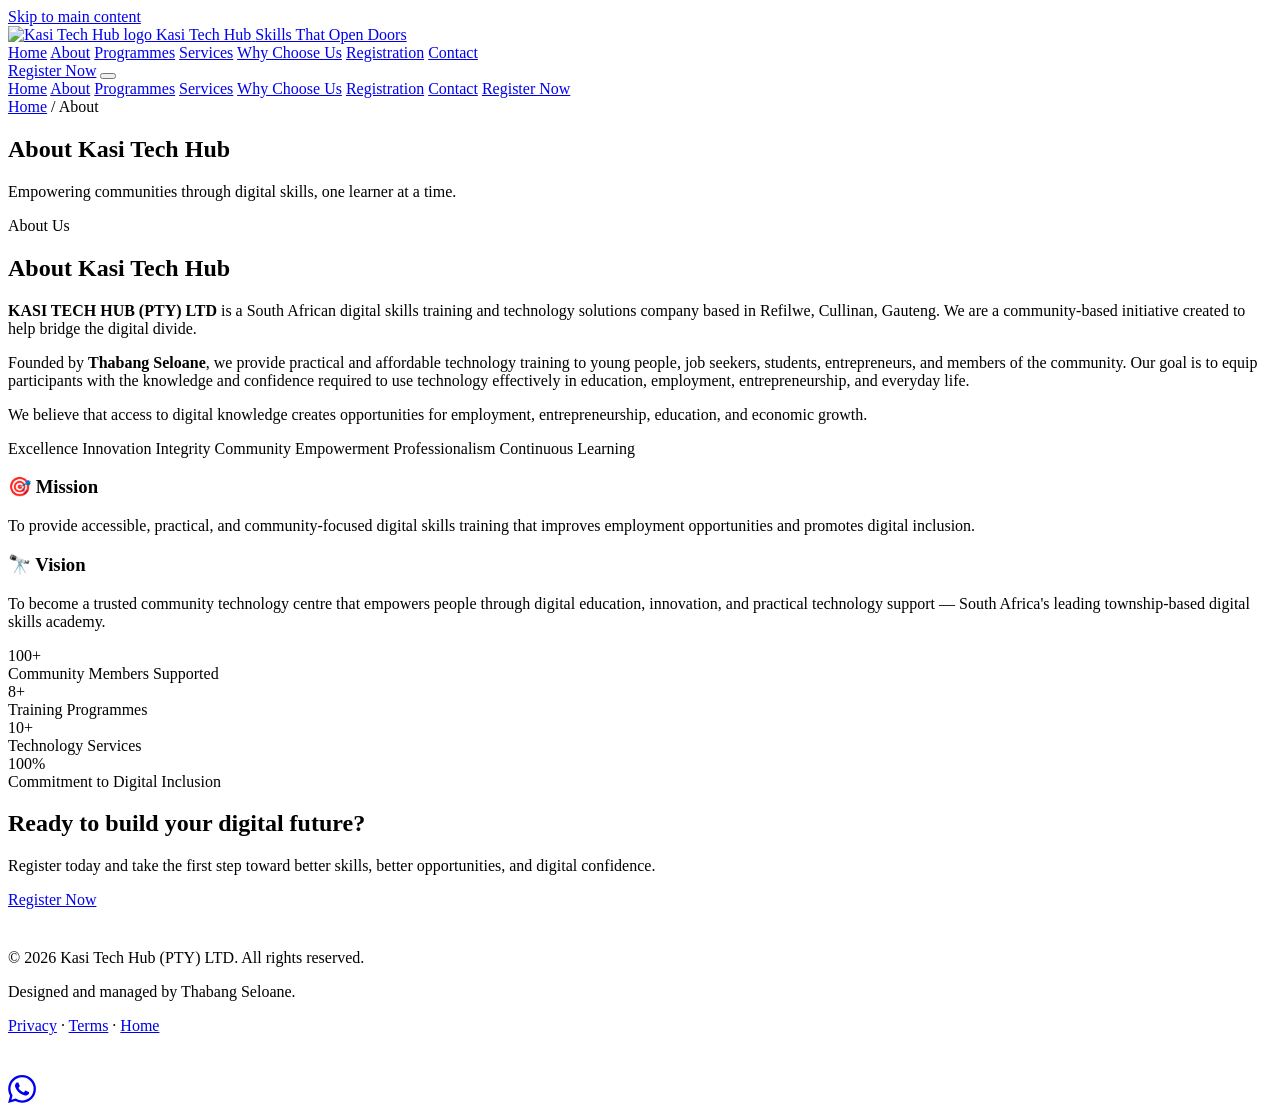
==== about.html @ 67e9d099 "Add files via upload" ====
<!DOCTYPE html>
<html lang="en-ZA">
<head>
  <meta charset="UTF-8">
  <meta name="viewport" content="width=device-width, initial-scale=1.0">
  <meta name="description" content="About Kasi Tech Hub — a community-based digital skills training centre in Refilwe, Cullinan founded by Thabang Seloane.">
  <meta name="robots" content="index, follow">
  <link rel="canonical" href="https://thabang97seloane.github.io/KASI-TECH-HUB/about.html">
  <meta property="og:title" content="About Us | Kasi Tech Hub">
  <meta property="og:description" content="About Kasi Tech Hub — a community-based digital skills training centre in Refilwe, Cullinan founded by Thabang Seloane.">
  <meta property="og:url" content="https://thabang97seloane.github.io/KASI-TECH-HUB/about.html">
  <title>About Us | Kasi Tech Hub</title>
  <link rel="icon" href="favicon.ico" type="image/x-icon">
  <link rel="preconnect" href="https://fonts.googleapis.com">
  <link rel="preconnect" href="https://fonts.gstatic.com" crossorigin>
  <link href="https://fonts.googleapis.com/css2?family=Inter:wght@400;500;600;700;800&display=swap" rel="stylesheet">
  <link rel="stylesheet" href="css/style.css">
  <link rel="stylesheet" href="styles.css">
</head>
<body>
  <a class="skip-link" href="#main">Skip to main content</a>

  <header class="site-header">
    <div class="container nav-wrapper">
      <a href="index.html" class="logo" aria-label="Kasi Tech Hub Home">
        <img src="images/logo.png" alt="Kasi Tech Hub logo" class="logo-img" width="44" height="44">
        <span class="logo-text">
          <span class="logo-name">Kasi Tech Hub</span>
          <span class="logo-tag">Skills That Open Doors</span>
        </span>
      </a>
      <nav class="nav-menu" aria-label="Primary">
        <a href="index.html">Home</a>
        <a href="about.html" class="active">About</a>
        <a href="programmes.html">Programmes</a>
        <a href="services.html">Services</a>
        <a href="why-us.html">Why Choose Us</a>
        <a href="registration.html">Registration</a>
        <a href="contact.html">Contact</a>
      </nav>
      <a href="registration.html" class="btn btn-primary btn-sm nav-cta">Register Now</a>
      <button class="hamburger" type="button" aria-label="Open menu" aria-expanded="false" aria-controls="mobile-nav">
        <span></span><span></span><span></span>
      </button>
    </div>
    <nav class="mobile-nav" id="mobile-nav" aria-label="Mobile">
        <a href="index.html">Home</a>
        <a href="about.html" class="active">About</a>
        <a href="programmes.html">Programmes</a>
        <a href="services.html">Services</a>
        <a href="why-us.html">Why Choose Us</a>
        <a href="registration.html">Registration</a>
        <a href="contact.html">Contact</a>
      <a href="registration.html" class="btn btn-primary">Register Now</a>
    </nav>
  </header>

  <main id="main">
    <section class="page-hero">
      <div class="container">
        <div class="breadcrumb">
          <a href="index.html">Home</a>
          <span>/</span>
          <span>About</span>
        </div>
        <h1>About Kasi Tech Hub</h1>
        <p>Empowering communities through digital skills, one learner at a time.</p>
      </div>
    </section>

    <section class="section">
      <div class="container">
        <div class="about-grid">
          <div class="about-content fade-up">
            <span class="section-label">About Us</span>
            <h2 class="section-title">About Kasi Tech Hub</h2>
            <p>
              <strong>KASI TECH HUB (PTY) LTD</strong> is a South African digital skills training and technology solutions company based in Refilwe, Cullinan, Gauteng. We are a community-based initiative created to help bridge the digital divide.
            </p>
            <p>
              Founded by <strong>Thabang Seloane</strong>, we provide practical and affordable technology training to young people, job seekers, students, entrepreneurs, and members of the community. Our goal is to equip participants with the knowledge and confidence required to use technology effectively in education, employment, entrepreneurship, and everyday life.
            </p>
            <p>
              We believe that access to digital knowledge creates opportunities for employment, entrepreneurship, education, and economic growth.
            </p>
            <div class="values-list">
              <span class="value-tag">Excellence</span>
              <span class="value-tag">Innovation</span>
              <span class="value-tag">Integrity</span>
              <span class="value-tag">Community Empowerment</span>
              <span class="value-tag">Professionalism</span>
              <span class="value-tag">Continuous Learning</span>
            </div>
          </div>
          <div class="mv-cards fade-up">
            <div class="mv-card">
              <h3>🎯 Mission</h3>
              <p>To provide accessible, practical, and community-focused digital skills training that improves employment opportunities and promotes digital inclusion.</p>
            </div>
            <div class="mv-card vision">
              <h3>🔭 Vision</h3>
              <p>To become a trusted community technology centre that empowers people through digital education, innovation, and practical technology support — South Africa's leading township-based digital skills academy.</p>
            </div>
          </div>
        </div>
      </div>
    </section>

    <section class="stats-bar" aria-label="Key statistics">
      <div class="container">
        <div class="stats-grid">
          <div class="stat-item fade-up">
            <div class="stat-number" data-target="100">100+</div>
            <div class="stat-label">Community Members Supported</div>
          </div>
          <div class="stat-item fade-up">
            <div class="stat-number">8+</div>
            <div class="stat-label">Training Programmes</div>
          </div>
          <div class="stat-item fade-up">
            <div class="stat-number">10+</div>
            <div class="stat-label">Technology Services</div>
          </div>
          <div class="stat-item fade-up">
            <div class="stat-number">100%</div>
            <div class="stat-label">Commitment to Digital Inclusion</div>
          </div>
        </div>
      </div>
    </section>

    <section class="cta-banner">
      <div class="container">
        <h2>Ready to build your digital future?</h2>
        <p>Register today and take the first step toward better skills, better opportunities, and digital confidence.</p>
        <a href="registration.html" class="btn btn-secondary btn-lg">Register Now</a>
      </div>
    </section>
  </main>

  <footer class="site-footer">
    <div class="container">
      <div class="footer-bottom" style="border:none;padding:1.5rem 0;">
        <p>© <span data-year>2026</span> Kasi Tech Hub (PTY) LTD. All rights reserved.</p>
        <p class="footer-credit">Designed and managed by Thabang Seloane.</p>
        <p><a href="privacy.html">Privacy</a> · <a href="terms.html">Terms</a> · <a href="index.html">Home</a></p>
      </div>
    </div>
  </footer>

  <a class="whatsapp-float"
     href="https://wa.me/27799491794?text=Hello%20Kasi%20Tech%20Hub.%20I%20would%20like%20more%20information%20about%20your%20training%20programmes."
     target="_blank" rel="noopener noreferrer" aria-label="Chat on WhatsApp">
    <svg width="28" height="28" viewBox="0 0 24 24" fill="currentColor" aria-hidden="true"><path d="M17.472 14.382c-.297-.149-1.758-.867-2.03-.967-.273-.099-.471-.148-.67.15-.197.297-.767.966-.94 1.164-.173.199-.347.223-.644.075-.297-.15-1.255-.463-2.39-1.475-.883-.788-1.48-1.761-1.653-2.059-.173-.297-.018-.458.13-.606.134-.133.298-.347.446-.52.149-.174.198-.298.298-.497.099-.198.05-.371-.025-.52-.075-.149-.669-1.612-.916-2.207-.242-.579-.487-.5-.669-.51-.173-.008-.371-.01-.57-.01-.198 0-.52.074-.792.372-.272.297-1.04 1.016-1.04 2.479 0 1.462 1.065 2.875 1.213 3.074.149.198 2.096 3.2 5.077 4.487.709.306 1.262.489 1.694.625.712.227 1.36.195 1.871.118.571-.085 1.758-.719 2.006-1.413.248-.694.248-1.289.173-1.413-.074-.124-.272-.198-.57-.347m-5.421 7.403h-.004a9.87 9.87 0 01-5.031-1.378l-.361-.214-3.741.982.998-3.648-.235-.374a9.86 9.86 0 01-1.51-5.26c.001-5.45 4.436-9.884 9.888-9.884 2.64 0 5.122 1.03 6.988 2.898a9.825 9.825 0 012.893 6.994c-.003 5.45-4.435 9.884-9.885 9.884m8.413-18.297A11.815 11.815 0 0012.05 0C5.495 0 .16 5.335.157 11.892c0 2.096.547 4.142 1.588 5.945L.057 24l6.305-1.654a11.882 11.882 0 005.683 1.448h.005c6.554 0 11.89-5.335 11.893-11.893a11.821 11.821 0 00-3.48-8.413z"/></svg>
  </a>

  <script src="js/main.js"></script>
</body>
</html>
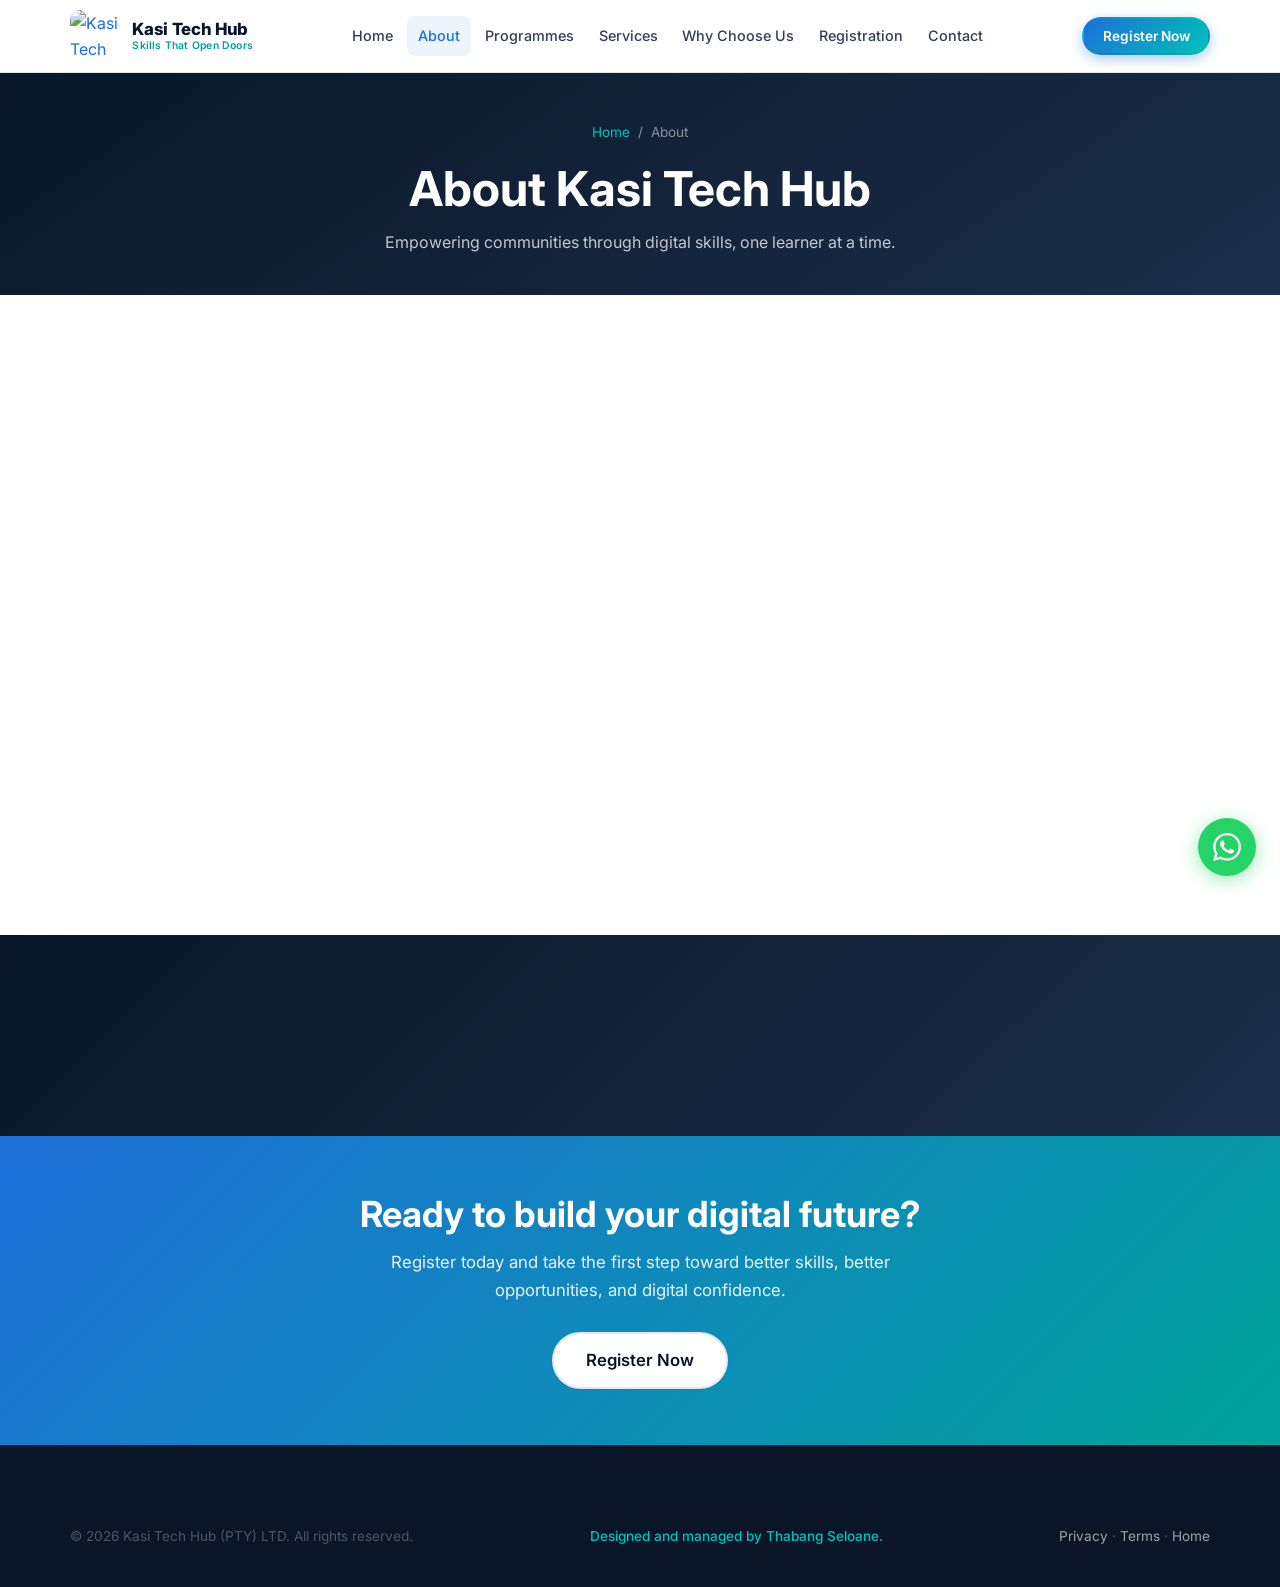
==== commit 16b93621: "Update about.html" ====
--- a/about.html
+++ b/about.html
@@ -14,7 +14,7 @@
   <link rel="preconnect" href="https://fonts.googleapis.com">
   <link rel="preconnect" href="https://fonts.gstatic.com" crossorigin>
   <link href="https://fonts.googleapis.com/css2?family=Inter:wght@400;500;600;700;800&display=swap" rel="stylesheet">
-  <link rel="stylesheet" href="css/style.css">
+  <link rel="stylesheet" href="style.css">
   <link rel="stylesheet" href="styles.css">
 </head>
 <body>
--- a/style.css
+++ b/style.css
@@ -0,0 +1,1945 @@
+/* ============================================================
+   KASI TECH HUB – Main Stylesheet
+   Modern African technology-inspired design
+   Mobile-first · Accessible · Fully responsive
+   ============================================================ */
+
+/* ---------- CSS Custom Properties ---------- */
+:root {
+  --navy: #0a1628;
+  --navy-light: #132238;
+  --navy-mid: #1a2f4a;
+  --blue: #1e6fd9;
+  --blue-light: #3b8aef;
+  --turquoise: #00c2b8;
+  --turquoise-dark: #00a39b;
+  --green: #22c55e;
+  --green-dark: #16a34a;
+  --orange: #f97316;
+  --orange-dark: #ea580c;
+  --white: #ffffff;
+  --off-white: #f7f9fc;
+  --gray-50: #f8fafc;
+  --gray-100: #f1f5f9;
+  --gray-200: #e2e8f0;
+  --gray-300: #cbd5e1;
+  --gray-400: #94a3b8;
+  --gray-500: #64748b;
+  --gray-600: #475569;
+  --gray-700: #334155;
+  --gray-800: #1e293b;
+  --gray-900: #0f172a;
+  --shadow-sm: 0 1px 2px rgba(10, 22, 40, 0.05);
+  --shadow: 0 4px 16px rgba(10, 22, 40, 0.08);
+  --shadow-md: 0 8px 30px rgba(10, 22, 40, 0.12);
+  --shadow-lg: 0 16px 48px rgba(10, 22, 40, 0.16);
+  --radius: 12px;
+  --radius-lg: 20px;
+  --radius-full: 9999px;
+  --transition: 0.3s cubic-bezier(0.4, 0, 0.2, 1);
+  --font: "Inter", "Segoe UI", system-ui, -apple-system, sans-serif;
+  --container: 1180px;
+  --header-h: 72px;
+}
+
+/* ---------- Reset & Base ---------- */
+*,
+*::before,
+*::after {
+  box-sizing: border-box;
+  margin: 0;
+  padding: 0;
+}
+
+html {
+  scroll-behavior: smooth;
+  scroll-padding-top: var(--header-h);
+  font-size: 16px;
+  -webkit-text-size-adjust: 100%;
+  overflow-x: hidden;
+  width: 100%;
+  max-width: 100vw;
+}
+
+body {
+  font-family: var(--font);
+  color: var(--gray-800);
+  background: var(--white);
+  line-height: 1.65;
+  overflow-x: hidden;
+  width: 100%;
+  max-width: 100vw;
+  min-height: 100vh;
+  position: relative;
+}
+
+img {
+  max-width: 100%;
+  height: auto;
+  display: block;
+}
+
+a {
+  color: var(--blue);
+  text-decoration: none;
+  transition: color var(--transition);
+}
+
+a:hover {
+  color: var(--turquoise-dark);
+}
+
+ul, ol {
+  list-style: none;
+}
+
+button, input, select, textarea {
+  font-family: inherit;
+  font-size: inherit;
+}
+
+button {
+  cursor: pointer;
+  border: none;
+  background: none;
+}
+
+/* ---------- Accessibility ---------- */
+:focus-visible {
+  outline: 3px solid var(--turquoise);
+  outline-offset: 2px;
+}
+
+.skip-link {
+  position: absolute;
+  top: -100%;
+  left: 1rem;
+  background: var(--navy);
+  color: var(--white);
+  padding: 0.75rem 1.25rem;
+  border-radius: var(--radius);
+  z-index: 10000;
+  font-weight: 600;
+}
+
+.skip-link:focus {
+  top: 1rem;
+}
+
+.sr-only {
+  position: absolute;
+  width: 1px;
+  height: 1px;
+  padding: 0;
+  margin: -1px;
+  overflow: hidden;
+  clip: rect(0, 0, 0, 0);
+  white-space: nowrap;
+  border: 0;
+}
+
+/* Honeypot – hidden from humans */
+.hp-field {
+  position: absolute;
+  left: -9999px;
+  opacity: 0;
+  height: 0;
+  width: 0;
+  overflow: hidden;
+  pointer-events: none;
+}
+
+/* ---------- Typography ---------- */
+h1, h2, h3, h4, h5, h6 {
+  color: var(--navy);
+  line-height: 1.25;
+  font-weight: 700;
+}
+
+h1 { font-size: clamp(1.85rem, 4.5vw, 3rem); }
+h2 { font-size: clamp(1.55rem, 3.5vw, 2.25rem); }
+h3 { font-size: clamp(1.15rem, 2.5vw, 1.4rem); }
+
+p { margin-bottom: 1rem; color: var(--gray-600); }
+p:last-child { margin-bottom: 0; }
+
+.section-label {
+  display: inline-block;
+  font-size: 0.8rem;
+  font-weight: 700;
+  letter-spacing: 0.08em;
+  text-transform: uppercase;
+  color: var(--turquoise);
+  margin-bottom: 0.6rem;
+}
+
+.section-title {
+  margin-bottom: 0.75rem;
+}
+
+.section-desc {
+  max-width: 640px;
+  margin-bottom: 2.5rem;
+  font-size: 1.05rem;
+}
+
+.text-center { text-align: center; }
+.text-center .section-desc { margin-left: auto; margin-right: auto; }
+
+/* ---------- Layout ---------- */
+.container {
+  width: 100%;
+  max-width: var(--container);
+  margin: 0 auto;
+  padding: 0 1.25rem;
+}
+
+.section {
+  padding: 4.5rem 0;
+}
+
+.section-alt {
+  background: var(--off-white);
+}
+
+.section-dark {
+  background: var(--navy);
+  color: var(--white);
+}
+
+.section-dark h2,
+.section-dark h3,
+.section-dark .section-title {
+  color: var(--white);
+}
+
+.section-dark p,
+.section-dark .section-desc {
+  color: rgba(255, 255, 255, 0.78);
+}
+
+.section-dark .section-label {
+  color: var(--turquoise);
+}
+
+/* ---------- Buttons ---------- */
+.btn {
+  display: inline-flex;
+  align-items: center;
+  justify-content: center;
+  gap: 0.5rem;
+  padding: 0.85rem 1.6rem;
+  border-radius: var(--radius-full);
+  font-weight: 600;
+  font-size: 0.95rem;
+  line-height: 1.2;
+  transition: all var(--transition);
+  border: 2px solid transparent;
+  text-align: center;
+  white-space: nowrap;
+  cursor: pointer;
+  text-decoration: none;
+}
+
+.btn:hover { transform: translateY(-2px); }
+.btn:active { transform: translateY(0); }
+
+.btn-primary {
+  background: linear-gradient(135deg, var(--blue) 0%, var(--turquoise) 100%);
+  color: var(--white);
+  box-shadow: 0 4px 14px rgba(30, 111, 217, 0.35);
+}
+
+.btn-primary:hover {
+  color: var(--white);
+  box-shadow: 0 6px 20px rgba(30, 111, 217, 0.45);
+}
+
+.btn-secondary {
+  background: var(--white);
+  color: var(--navy);
+  border-color: var(--gray-200);
+  box-shadow: var(--shadow-sm);
+}
+
+.btn-secondary:hover {
+  color: var(--blue);
+  border-color: var(--blue);
+}
+
+.btn-orange {
+  background: var(--orange);
+  color: var(--white);
+  box-shadow: 0 4px 14px rgba(249, 115, 22, 0.35);
+}
+
+.btn-orange:hover {
+  background: var(--orange-dark);
+  color: var(--white);
+}
+
+.btn-outline {
+  background: transparent;
+  color: var(--white);
+  border-color: rgba(255, 255, 255, 0.45);
+}
+
+.btn-outline:hover {
+  background: var(--white);
+  color: var(--navy);
+  border-color: var(--white);
+}
+
+.btn-outline-dark {
+  background: transparent;
+  color: var(--navy);
+  border-color: var(--navy);
+}
+
+.btn-outline-dark:hover {
+  background: var(--navy);
+  color: var(--white);
+}
+
+.btn-sm {
+  padding: 0.55rem 1.15rem;
+  font-size: 0.85rem;
+}
+
+.btn-lg {
+  padding: 1rem 2rem;
+  font-size: 1.05rem;
+}
+
+.btn-block {
+  width: 100%;
+}
+
+.btn:disabled,
+.btn.loading {
+  opacity: 0.7;
+  pointer-events: none;
+  cursor: not-allowed;
+}
+
+.btn .spinner {
+  width: 18px;
+  height: 18px;
+  border: 2px solid rgba(255, 255, 255, 0.3);
+  border-top-color: var(--white);
+  border-radius: 50%;
+  animation: spin 0.7s linear infinite;
+}
+
+@keyframes spin {
+  to { transform: rotate(360deg); }
+}
+
+/* ---------- Header / Navigation ---------- */
+.site-header {
+  position: sticky;
+  top: 0;
+  z-index: 1000;
+  background: rgba(255, 255, 255, 0.95);
+  backdrop-filter: blur(12px);
+  -webkit-backdrop-filter: blur(12px);
+  border-bottom: 1px solid var(--gray-200);
+  transition: box-shadow var(--transition);
+}
+
+.site-header.scrolled {
+  box-shadow: var(--shadow);
+}
+
+.nav-wrapper {
+  display: flex;
+  align-items: center;
+  justify-content: space-between;
+  height: var(--header-h);
+  gap: 1rem;
+}
+
+.logo {
+  display: flex;
+  align-items: center;
+  gap: 0.65rem;
+  text-decoration: none;
+  flex-shrink: 0;
+  min-width: 0;
+}
+
+.logo-img {
+  width: 60px;
+  height: 60px;
+  max-width: 60px;
+  max-height: 60px;
+  border-radius: 10px;
+  object-fit: cover;
+  flex-shrink: 0;
+}
+
+.logo-text {
+  display: flex;
+  flex-direction: column;
+  line-height: 1.15;
+  min-width: 0;
+}
+
+.logo-name {
+  font-weight: 800;
+  font-size: 1.05rem;
+  color: var(--navy);
+  letter-spacing: -0.02em;
+  white-space: nowrap;
+  overflow: hidden;
+  text-overflow: ellipsis;
+}
+
+.logo-tag {
+  font-size: 0.65rem;
+  color: var(--turquoise-dark);
+  font-weight: 600;
+  letter-spacing: 0.02em;
+  white-space: nowrap;
+  overflow: hidden;
+  text-overflow: ellipsis;
+}
+
+.nav-menu {
+  display: none;
+  align-items: center;
+  gap: 0.15rem;
+}
+
+.nav-menu a {
+  color: var(--gray-700);
+  font-weight: 500;
+  font-size: 0.9rem;
+  padding: 0.5rem 0.7rem;
+  border-radius: 8px;
+  transition: all var(--transition);
+}
+
+.nav-menu a:hover,
+.nav-menu a.active {
+  color: var(--blue);
+  background: rgba(30, 111, 217, 0.08);
+}
+
+.nav-cta {
+  display: none;
+}
+
+.hamburger {
+  display: flex;
+  flex-direction: column;
+  justify-content: center;
+  gap: 5px;
+  width: 42px;
+  height: 42px;
+  padding: 8px;
+  border-radius: 8px;
+  background: var(--gray-100);
+  transition: background var(--transition);
+  flex-shrink: 0;
+}
+
+.hamburger:hover {
+  background: var(--gray-200);
+}
+
+.hamburger span {
+  display: block;
+  height: 2.5px;
+  width: 100%;
+  background: var(--navy);
+  border-radius: 2px;
+  transition: all var(--transition);
+  transform-origin: center;
+}
+
+.hamburger.active span:nth-child(1) {
+  transform: translateY(7.5px) rotate(45deg);
+}
+
+.hamburger.active span:nth-child(2) {
+  opacity: 0;
+  transform: scaleX(0);
+}
+
+.hamburger.active span:nth-child(3) {
+  transform: translateY(-7.5px) rotate(-45deg);
+}
+
+/* Mobile nav overlay */
+.mobile-nav {
+  position: fixed;
+  inset: var(--header-h) 0 0 0;
+  background: var(--white);
+  z-index: 999;
+  padding: 1.5rem;
+  transform: translateX(100%);
+  transition: transform 0.35s cubic-bezier(0.4, 0, 0.2, 1);
+  overflow-y: auto;
+  display: flex;
+  flex-direction: column;
+  gap: 0.35rem;
+}
+
+.mobile-nav.open {
+  transform: translateX(0);
+}
+
+.mobile-nav a {
+  display: block;
+  padding: 0.95rem 1rem;
+  color: var(--gray-800);
+  font-weight: 600;
+  font-size: 1.1rem;
+  border-radius: var(--radius);
+  border-bottom: 1px solid var(--gray-100);
+}
+
+.mobile-nav a:hover,
+.mobile-nav a.active {
+  color: var(--blue);
+  background: var(--gray-50);
+}
+
+.mobile-nav .btn {
+  margin-top: 1rem;
+  width: 100%;
+}
+
+body.nav-open {
+  overflow: hidden;
+  position: fixed;
+  width: 100%;
+}
+
+/* ---------- Hero ---------- */
+.hero {
+  position: relative;
+  background: linear-gradient(145deg, var(--navy) 0%, var(--navy-mid) 55%, #0d3a5c 100%);
+  color: var(--white);
+  padding: 3.5rem 0 4rem;
+  overflow: hidden;
+}
+
+.hero::before {
+  content: "";
+  position: absolute;
+  inset: 0;
+  background:
+    radial-gradient(ellipse 60% 50% at 80% 20%, rgba(0, 194, 184, 0.18) 0%, transparent 60%),
+    radial-gradient(ellipse 40% 40% at 10% 80%, rgba(30, 111, 217, 0.25) 0%, transparent 55%);
+  pointer-events: none;
+}
+
+.hero-grid {
+  position: relative;
+  display: grid;
+  gap: 2.5rem;
+  align-items: center;
+}
+
+.hero-content {
+  z-index: 1;
+}
+
+.hero-badge {
+  display: inline-flex;
+  align-items: center;
+  gap: 0.4rem;
+  background: rgba(0, 194, 184, 0.15);
+  border: 1px solid rgba(0, 194, 184, 0.35);
+  color: var(--turquoise);
+  padding: 0.4rem 0.9rem;
+  border-radius: var(--radius-full);
+  font-size: 0.8rem;
+  font-weight: 600;
+  margin-bottom: 1.25rem;
+}
+
+.hero h1 {
+  color: var(--white);
+  margin-bottom: 1rem;
+  letter-spacing: -0.02em;
+}
+
+.hero h1 span {
+  background: linear-gradient(90deg, var(--turquoise), #7dd3fc);
+  -webkit-background-clip: text;
+  -webkit-text-fill-color: transparent;
+  background-clip: text;
+}
+
+.hero-desc {
+  color: rgba(255, 255, 255, 0.82);
+  font-size: 1.08rem;
+  max-width: 540px;
+  margin-bottom: 1.75rem;
+}
+
+.hero-slogan {
+  color: var(--turquoise);
+  font-weight: 600;
+  font-size: 0.95rem;
+  margin-bottom: 1.5rem;
+  font-style: italic;
+}
+
+.hero-actions {
+  display: flex;
+  flex-wrap: wrap;
+  gap: 0.75rem;
+  margin-bottom: 2rem;
+}
+
+.hero-meta {
+  display: flex;
+  flex-wrap: wrap;
+  gap: 1.5rem;
+  padding-top: 1.25rem;
+  border-top: 1px solid rgba(255, 255, 255, 0.12);
+}
+
+.hero-meta-item {
+  display: flex;
+  flex-direction: column;
+}
+
+.hero-meta-item strong {
+  font-size: 1.35rem;
+  color: var(--turquoise);
+  font-weight: 800;
+}
+
+.hero-meta-item span {
+  font-size: 0.8rem;
+  color: rgba(255, 255, 255, 0.65);
+}
+
+.hero-image-wrap {
+  position: relative;
+  border-radius: var(--radius-lg);
+  overflow: hidden;
+  box-shadow: var(--shadow-lg);
+  border: 3px solid rgba(255, 255, 255, 0.1);
+}
+
+.hero-image-wrap img {
+  width: 100%;
+  height: 100%;
+  object-fit: cover;
+  aspect-ratio: 4 / 3;
+}
+
+.hero-image-badge {
+  position: absolute;
+  bottom: 1rem;
+  left: 1rem;
+  right: 1rem;
+  background: rgba(10, 22, 40, 0.85);
+  backdrop-filter: blur(8px);
+  color: var(--white);
+  padding: 0.85rem 1rem;
+  border-radius: var(--radius);
+  font-size: 0.85rem;
+  font-weight: 500;
+}
+
+/* ---------- Cards Grid ---------- */
+.cards-grid {
+  display: grid;
+  gap: 1.5rem;
+}
+
+.card {
+  background: var(--white);
+  border-radius: var(--radius-lg);
+  border: 1px solid var(--gray-200);
+  padding: 1.75rem;
+  transition: all var(--transition);
+  box-shadow: var(--shadow-sm);
+  display: flex;
+  flex-direction: column;
+  height: 100%;
+}
+
+.card:hover {
+  transform: translateY(-4px);
+  box-shadow: var(--shadow-md);
+  border-color: rgba(0, 194, 184, 0.35);
+}
+
+.card-icon {
+  width: 52px;
+  height: 52px;
+  border-radius: 14px;
+  display: flex;
+  align-items: center;
+  justify-content: center;
+  font-size: 1.5rem;
+  margin-bottom: 1.1rem;
+  flex-shrink: 0;
+}
+
+.card-icon.blue { background: rgba(30, 111, 217, 0.12); }
+.card-icon.turquoise { background: rgba(0, 194, 184, 0.12); }
+.card-icon.orange { background: rgba(249, 115, 22, 0.12); }
+.card-icon.green { background: rgba(34, 197, 94, 0.12); }
+.card-icon.navy { background: rgba(10, 22, 40, 0.08); }
+
+.card h3 {
+  margin-bottom: 0.6rem;
+  font-size: 1.15rem;
+}
+
+.card p {
+  font-size: 0.95rem;
+  flex-grow: 1;
+}
+
+.card ul {
+  margin: 0.5rem 0 1.25rem;
+  flex-grow: 1;
+}
+
+.card ul li {
+  position: relative;
+  padding-left: 1.25rem;
+  margin-bottom: 0.4rem;
+  font-size: 0.9rem;
+  color: var(--gray-600);
+}
+
+.card ul li::before {
+  content: "✓";
+  position: absolute;
+  left: 0;
+  color: var(--turquoise);
+  font-weight: 700;
+  font-size: 0.85rem;
+}
+
+.card .btn {
+  margin-top: auto;
+  align-self: flex-start;
+}
+
+/* ---------- About ---------- */
+.about-grid {
+  display: grid;
+  gap: 2.5rem;
+  align-items: start;
+}
+
+.about-content p {
+  font-size: 1.02rem;
+}
+
+.mv-cards {
+  display: grid;
+  gap: 1.25rem;
+}
+
+.mv-card {
+  background: var(--white);
+  border-radius: var(--radius);
+  padding: 1.5rem;
+  border-left: 4px solid var(--turquoise);
+  box-shadow: var(--shadow);
+}
+
+.mv-card.vision {
+  border-left-color: var(--orange);
+}
+
+.mv-card h3 {
+  display: flex;
+  align-items: center;
+  gap: 0.5rem;
+  margin-bottom: 0.5rem;
+  font-size: 1.1rem;
+}
+
+.mv-card p {
+  font-size: 0.95rem;
+  margin: 0;
+}
+
+.values-list {
+  display: flex;
+  flex-wrap: wrap;
+  gap: 0.5rem;
+  margin-top: 1.5rem;
+}
+
+.value-tag {
+  background: rgba(30, 111, 217, 0.08);
+  color: var(--blue);
+  padding: 0.4rem 0.9rem;
+  border-radius: var(--radius-full);
+  font-size: 0.85rem;
+  font-weight: 600;
+}
+
+/* ---------- Stats ---------- */
+.stats-bar {
+  background: linear-gradient(135deg, var(--navy) 0%, var(--navy-mid) 100%);
+  padding: 3rem 0;
+}
+
+.stats-grid {
+  display: grid;
+  grid-template-columns: repeat(2, 1fr);
+  gap: 1.5rem;
+  text-align: center;
+}
+
+.stat-item {
+  padding: 1rem;
+}
+
+.stat-number {
+  font-size: clamp(1.8rem, 4vw, 2.5rem);
+  font-weight: 800;
+  color: var(--turquoise);
+  line-height: 1.1;
+  margin-bottom: 0.35rem;
+}
+
+.stat-label {
+  color: rgba(255, 255, 255, 0.75);
+  font-size: 0.9rem;
+  font-weight: 500;
+}
+
+/* ---------- Why Choose Us ---------- */
+.benefits-grid {
+  display: grid;
+  gap: 1rem;
+}
+
+.benefit-item {
+  display: flex;
+  align-items: flex-start;
+  gap: 1rem;
+  background: var(--white);
+  padding: 1.25rem;
+  border-radius: var(--radius);
+  border: 1px solid var(--gray-200);
+  transition: all var(--transition);
+}
+
+.benefit-item:hover {
+  border-color: var(--turquoise);
+  box-shadow: var(--shadow);
+}
+
+.benefit-icon {
+  width: 42px;
+  height: 42px;
+  border-radius: 10px;
+  background: linear-gradient(135deg, var(--blue), var(--turquoise));
+  color: var(--white);
+  display: flex;
+  align-items: center;
+  justify-content: center;
+  font-size: 1.15rem;
+  flex-shrink: 0;
+}
+
+.benefit-item h4 {
+  font-size: 1rem;
+  margin-bottom: 0.2rem;
+  color: var(--navy);
+}
+
+.benefit-item p {
+  font-size: 0.88rem;
+  margin: 0;
+}
+
+/* ---------- Forms ---------- */
+.form-card {
+  background: var(--white);
+  border-radius: var(--radius-lg);
+  border: 1px solid var(--gray-200);
+  padding: 2rem 1.5rem;
+  box-shadow: var(--shadow);
+}
+
+.form-grid {
+  display: grid;
+  gap: 1.15rem;
+}
+
+.form-row {
+  display: grid;
+  gap: 1.15rem;
+}
+
+.form-group {
+  display: flex;
+  flex-direction: column;
+  gap: 0.4rem;
+}
+
+.form-group label {
+  font-weight: 600;
+  font-size: 0.9rem;
+  color: var(--gray-700);
+}
+
+.form-group label .req {
+  color: var(--orange);
+  margin-left: 2px;
+}
+
+.form-group input,
+.form-group select,
+.form-group textarea {
+  padding: 0.8rem 1rem;
+  border: 1.5px solid var(--gray-300);
+  border-radius: 10px;
+  background: var(--white);
+  color: var(--gray-800);
+  transition: border-color var(--transition), box-shadow var(--transition);
+  width: 100%;
+  appearance: none;
+  -webkit-appearance: none;
+}
+
+.form-group select {
+  background-image: url("data:image/svg+xml,%3Csvg xmlns='http://www.w3.org/2000/svg' width='12' height='8' fill='none'%3E%3Cpath d='M1 1.5l5 5 5-5' stroke='%2364748b' stroke-width='1.5' stroke-linecap='round' stroke-linejoin='round'/%3E%3C/svg%3E");
+  background-repeat: no-repeat;
+  background-position: right 1rem center;
+  padding-right: 2.5rem;
+}
+
+.form-group input:focus,
+.form-group select:focus,
+.form-group textarea:focus {
+  outline: none;
+  border-color: var(--blue);
+  box-shadow: 0 0 0 3px rgba(30, 111, 217, 0.15);
+}
+
+.form-group input.error,
+.form-group select.error,
+.form-group textarea.error {
+  border-color: #ef4444;
+  box-shadow: 0 0 0 3px rgba(239, 68, 68, 0.12);
+}
+
+.form-group .field-error {
+  color: #ef4444;
+  font-size: 0.8rem;
+  font-weight: 500;
+  display: none;
+}
+
+.form-group .field-error.show {
+  display: block;
+}
+
+.form-group textarea {
+  min-height: 110px;
+  resize: vertical;
+}
+
+.checkbox-group {
+  display: flex;
+  align-items: flex-start;
+  gap: 0.75rem;
+  padding: 1rem;
+  background: var(--gray-50);
+  border-radius: var(--radius);
+  border: 1.5px solid var(--gray-200);
+}
+
+.checkbox-group input[type="checkbox"] {
+  width: 20px;
+  height: 20px;
+  margin-top: 2px;
+  accent-color: var(--blue);
+  flex-shrink: 0;
+  cursor: pointer;
+}
+
+.checkbox-group label {
+  font-size: 0.9rem;
+  font-weight: 500;
+  color: var(--gray-700);
+  cursor: pointer;
+  line-height: 1.45;
+}
+
+.form-actions {
+  margin-top: 0.5rem;
+}
+
+/* Form alerts */
+.alert {
+  padding: 1rem 1.25rem;
+  border-radius: var(--radius);
+  font-size: 0.95rem;
+  font-weight: 500;
+  margin-bottom: 1.25rem;
+  display: none;
+  align-items: flex-start;
+  gap: 0.65rem;
+  line-height: 1.5;
+}
+
+.alert.show {
+  display: flex;
+}
+
+.alert-success {
+  background: rgba(34, 197, 94, 0.1);
+  border: 1px solid rgba(34, 197, 94, 0.35);
+  color: #15803d;
+}
+
+.alert-error {
+  background: rgba(239, 68, 68, 0.1);
+  border: 1px solid rgba(239, 68, 68, 0.35);
+  color: #b91c1c;
+}
+
+.alert-info {
+  background: rgba(30, 111, 217, 0.1);
+  border: 1px solid rgba(30, 111, 217, 0.3);
+  color: #1d4ed8;
+}
+
+.ref-number {
+  font-weight: 800;
+  font-size: 1.1rem;
+  color: var(--navy);
+  letter-spacing: 0.04em;
+}
+
+/* ---------- Testimonials ---------- */
+.testimonials-grid {
+  display: grid;
+  gap: 1.5rem;
+}
+
+.testimonial-card {
+  background: var(--white);
+  border-radius: var(--radius-lg);
+  padding: 1.75rem;
+  border: 1px solid var(--gray-200);
+  box-shadow: var(--shadow-sm);
+  position: relative;
+}
+
+.testimonial-card::before {
+  content: "\201C";
+  font-size: 4rem;
+  color: var(--turquoise);
+  opacity: 0.3;
+  position: absolute;
+  top: 0.5rem;
+  left: 1.25rem;
+  line-height: 1;
+  font-family: Georgia, serif;
+}
+
+.testimonial-text {
+  font-style: italic;
+  color: var(--gray-700);
+  margin-bottom: 1.25rem;
+  position: relative;
+  z-index: 1;
+  padding-top: 1rem;
+}
+
+.testimonial-author {
+  display: flex;
+  align-items: center;
+  gap: 0.75rem;
+}
+
+.author-avatar {
+  width: 44px;
+  height: 44px;
+  border-radius: 50%;
+  background: linear-gradient(135deg, var(--blue), var(--turquoise));
+  color: var(--white);
+  display: flex;
+  align-items: center;
+  justify-content: center;
+  font-weight: 700;
+  font-size: 0.95rem;
+}
+
+.author-info strong {
+  display: block;
+  color: var(--navy);
+  font-size: 0.95rem;
+}
+
+.author-info span {
+  font-size: 0.8rem;
+  color: var(--gray-500);
+}
+
+.sample-badge {
+  display: inline-block;
+  background: var(--gray-100);
+  color: var(--gray-500);
+  font-size: 0.7rem;
+  font-weight: 600;
+  padding: 0.2rem 0.55rem;
+  border-radius: var(--radius-full);
+  text-transform: uppercase;
+  letter-spacing: 0.04em;
+  margin-top: 0.35rem;
+}
+
+/* ---------- FAQ Accordion ---------- */
+.faq-list {
+  max-width: 780px;
+  margin: 0 auto;
+  display: flex;
+  flex-direction: column;
+  gap: 0.75rem;
+}
+
+.faq-item {
+  background: var(--white);
+  border: 1px solid var(--gray-200);
+  border-radius: var(--radius);
+  overflow: hidden;
+  transition: box-shadow var(--transition);
+}
+
+.faq-item.active {
+  box-shadow: var(--shadow);
+  border-color: rgba(0, 194, 184, 0.4);
+}
+
+.faq-question {
+  width: 100%;
+  display: flex;
+  align-items: center;
+  justify-content: space-between;
+  gap: 1rem;
+  padding: 1.15rem 1.35rem;
+  text-align: left;
+  font-weight: 600;
+  font-size: 1rem;
+  color: var(--navy);
+  background: transparent;
+  transition: background var(--transition);
+}
+
+.faq-question:hover {
+  background: var(--gray-50);
+}
+
+.faq-icon {
+  width: 28px;
+  height: 28px;
+  border-radius: 50%;
+  background: var(--gray-100);
+  display: flex;
+  align-items: center;
+  justify-content: center;
+  flex-shrink: 0;
+  transition: all var(--transition);
+  font-size: 1.1rem;
+  color: var(--blue);
+  font-weight: 700;
+}
+
+.faq-item.active .faq-icon {
+  background: var(--turquoise);
+  color: var(--white);
+  transform: rotate(45deg);
+}
+
+.faq-answer {
+  max-height: 0;
+  overflow: hidden;
+  transition: max-height 0.35s ease, padding 0.35s ease;
+}
+
+.faq-item.active .faq-answer {
+  max-height: 300px;
+}
+
+.faq-answer-inner {
+  padding: 0 1.35rem 1.25rem;
+  color: var(--gray-600);
+  font-size: 0.95rem;
+}
+
+/* ---------- Contact ---------- */
+.contact-grid {
+  display: grid;
+  gap: 2.5rem;
+}
+
+.contact-info-card {
+  background: linear-gradient(145deg, var(--navy) 0%, var(--navy-mid) 100%);
+  color: var(--white);
+  border-radius: var(--radius-lg);
+  padding: 2rem;
+}
+
+.contact-info-card h3 {
+  color: var(--white);
+  margin-bottom: 0.5rem;
+}
+
+.contact-info-card > p {
+  color: rgba(255, 255, 255, 0.7);
+  margin-bottom: 1.75rem;
+}
+
+.contact-detail {
+  display: flex;
+  align-items: flex-start;
+  gap: 0.9rem;
+  margin-bottom: 1.25rem;
+}
+
+.contact-detail-icon {
+  width: 42px;
+  height: 42px;
+  border-radius: 10px;
+  background: rgba(0, 194, 184, 0.15);
+  display: flex;
+  align-items: center;
+  justify-content: center;
+  font-size: 1.15rem;
+  flex-shrink: 0;
+}
+
+.contact-detail strong {
+  display: block;
+  font-size: 0.8rem;
+  text-transform: uppercase;
+  letter-spacing: 0.05em;
+  color: var(--turquoise);
+  margin-bottom: 0.2rem;
+}
+
+.contact-detail a,
+.contact-detail span {
+  color: rgba(255, 255, 255, 0.9);
+  font-size: 0.95rem;
+}
+
+.contact-detail a:hover {
+  color: var(--turquoise);
+}
+
+.contact-actions {
+  display: flex;
+  flex-wrap: wrap;
+  gap: 0.65rem;
+  margin-top: 1.75rem;
+}
+
+.hours-box {
+  margin-top: 1.5rem;
+  padding-top: 1.5rem;
+  border-top: 1px solid rgba(255, 255, 255, 0.12);
+}
+
+.hours-box h4 {
+  color: var(--white);
+  font-size: 0.95rem;
+  margin-bottom: 0.6rem;
+}
+
+.hours-box p {
+  color: rgba(255, 255, 255, 0.7);
+  font-size: 0.9rem;
+  margin-bottom: 0.3rem;
+}
+
+/* ---------- CTA Banner ---------- */
+.cta-banner {
+  background: linear-gradient(135deg, var(--blue) 0%, var(--turquoise-dark) 100%);
+  padding: 3.5rem 0;
+  text-align: center;
+  color: var(--white);
+}
+
+.cta-banner h2 {
+  color: var(--white);
+  margin-bottom: 0.75rem;
+}
+
+.cta-banner p {
+  color: rgba(255, 255, 255, 0.9);
+  max-width: 560px;
+  margin: 0 auto 1.75rem;
+  font-size: 1.05rem;
+}
+
+.cta-banner .btn-secondary:hover {
+  background: var(--navy);
+  color: var(--white);
+  border-color: var(--navy);
+}
+
+/* ---------- Footer ---------- */
+.site-footer {
+  background: var(--navy);
+  color: rgba(255, 255, 255, 0.75);
+  padding: 3.5rem 0 0;
+}
+
+.footer-grid {
+  display: grid;
+  gap: 2.5rem;
+  padding-bottom: 2.5rem;
+  border-bottom: 1px solid rgba(255, 255, 255, 0.1);
+}
+
+.footer-brand .logo-name {
+  color: var(--white);
+}
+
+.footer-brand p {
+  color: rgba(255, 255, 255, 0.65);
+  font-size: 0.9rem;
+  margin-top: 0.85rem;
+  max-width: 280px;
+}
+
+.footer-col h4 {
+  color: var(--white);
+  font-size: 0.95rem;
+  margin-bottom: 1rem;
+  letter-spacing: 0.02em;
+}
+
+.footer-col ul li {
+  margin-bottom: 0.5rem;
+}
+
+.footer-col a {
+  color: rgba(255, 255, 255, 0.65);
+  font-size: 0.9rem;
+  transition: color var(--transition);
+}
+
+.footer-col a:hover {
+  color: var(--turquoise);
+}
+
+.social-links {
+  display: flex;
+  gap: 0.65rem;
+  margin-top: 1.25rem;
+}
+
+.social-link {
+  width: 40px;
+  height: 40px;
+  border-radius: 10px;
+  background: rgba(255, 255, 255, 0.08);
+  display: flex;
+  align-items: center;
+  justify-content: center;
+  color: var(--white);
+  font-size: 1.1rem;
+  transition: all var(--transition);
+}
+
+.social-link:hover {
+  background: var(--turquoise);
+  color: var(--white);
+  transform: translateY(-2px);
+}
+
+.footer-bottom {
+  padding: 1.5rem 0;
+  display: flex;
+  flex-direction: column;
+  gap: 0.5rem;
+  text-align: center;
+  font-size: 0.85rem;
+  color: rgba(255, 255, 255, 0.5);
+}
+
+.footer-bottom a {
+  color: rgba(255, 255, 255, 0.6);
+}
+
+.footer-bottom a:hover {
+  color: var(--turquoise);
+}
+
+.footer-credit {
+  color: var(--turquoise);
+  font-weight: 500;
+}
+
+/* ---------- Floating WhatsApp ---------- */
+.whatsapp-float {
+  position: fixed;
+  bottom: 1.5rem;
+  right: 1.5rem;
+  z-index: 900;
+  width: 58px;
+  height: 58px;
+  border-radius: 50%;
+  background: #25d366;
+  color: var(--white);
+  display: flex;
+  align-items: center;
+  justify-content: center;
+  box-shadow: 0 4px 20px rgba(37, 211, 102, 0.45);
+  transition: all var(--transition);
+  font-size: 1.75rem;
+  text-decoration: none;
+}
+
+.whatsapp-float:hover {
+  transform: scale(1.08);
+  box-shadow: 0 6px 28px rgba(37, 211, 102, 0.55);
+  color: var(--white);
+}
+
+.whatsapp-float::after {
+  content: "";
+  position: absolute;
+  inset: -4px;
+  border-radius: 50%;
+  border: 2px solid #25d366;
+  animation: pulse-ring 2s ease-out infinite;
+  opacity: 0;
+}
+
+@keyframes pulse-ring {
+  0% { transform: scale(0.9); opacity: 0.6; }
+  100% { transform: scale(1.3); opacity: 0; }
+}
+
+/* ---------- Page Hero (inner pages) ---------- */
+.page-hero {
+  background: linear-gradient(145deg, var(--navy) 0%, var(--navy-mid) 100%);
+  color: var(--white);
+  padding: 3rem 0 2.5rem;
+  text-align: center;
+}
+
+.page-hero h1 {
+  color: var(--white);
+  margin-bottom: 0.6rem;
+}
+
+.page-hero p {
+  color: rgba(255, 255, 255, 0.75);
+  max-width: 560px;
+  margin: 0 auto;
+}
+
+.breadcrumb {
+  display: flex;
+  justify-content: center;
+  gap: 0.5rem;
+  margin-bottom: 1rem;
+  font-size: 0.85rem;
+}
+
+.breadcrumb a {
+  color: var(--turquoise);
+}
+
+.breadcrumb span {
+  color: rgba(255, 255, 255, 0.5);
+}
+
+/* ---------- Legal pages ---------- */
+.legal-content {
+  max-width: 780px;
+  margin: 0 auto;
+}
+
+.legal-content h2 {
+  font-size: 1.3rem;
+  margin: 2rem 0 0.75rem;
+  padding-top: 0.5rem;
+}
+
+.legal-content h3 {
+  font-size: 1.05rem;
+  margin: 1.5rem 0 0.5rem;
+}
+
+.legal-content p,
+.legal-content li {
+  color: var(--gray-600);
+  font-size: 0.98rem;
+}
+
+.legal-content ul {
+  list-style: disc;
+  padding-left: 1.5rem;
+  margin-bottom: 1rem;
+}
+
+.legal-content ul li {
+  margin-bottom: 0.4rem;
+}
+
+.legal-content a {
+  color: var(--blue);
+  text-decoration: underline;
+}
+
+/* ---------- Admin Dashboard ---------- */
+.admin-login {
+  min-height: calc(100vh - var(--header-h));
+  display: flex;
+  align-items: center;
+  justify-content: center;
+  padding: 2rem 1rem;
+  background: var(--off-white);
+}
+
+.login-card {
+  background: var(--white);
+  border-radius: var(--radius-lg);
+  padding: 2.5rem 2rem;
+  box-shadow: var(--shadow-md);
+  width: 100%;
+  max-width: 420px;
+  border: 1px solid var(--gray-200);
+}
+
+.login-card h1 {
+  font-size: 1.5rem;
+  margin-bottom: 0.4rem;
+  text-align: center;
+}
+
+.login-card > p {
+  text-align: center;
+  margin-bottom: 1.75rem;
+  font-size: 0.9rem;
+}
+
+.admin-panel {
+  display: none;
+  padding: 2rem 0 4rem;
+  background: var(--off-white);
+  min-height: calc(100vh - var(--header-h));
+}
+
+.admin-panel.active {
+  display: block;
+}
+
+.admin-toolbar {
+  display: flex;
+  flex-wrap: wrap;
+  gap: 0.75rem;
+  margin-bottom: 1.5rem;
+  align-items: center;
+}
+
+.admin-toolbar input,
+.admin-toolbar select {
+  padding: 0.65rem 0.9rem;
+  border: 1.5px solid var(--gray-300);
+  border-radius: 10px;
+  background: var(--white);
+  min-width: 0;
+  flex: 1 1 160px;
+}
+
+.admin-stats {
+  display: grid;
+  grid-template-columns: repeat(2, 1fr);
+  gap: 1rem;
+  margin-bottom: 1.75rem;
+}
+
+.admin-stat-card {
+  background: var(--white);
+  border-radius: var(--radius);
+  padding: 1.25rem;
+  border: 1px solid var(--gray-200);
+  text-align: center;
+}
+
+.admin-stat-card strong {
+  display: block;
+  font-size: 1.75rem;
+  color: var(--blue);
+  font-weight: 800;
+}
+
+.admin-stat-card span {
+  font-size: 0.85rem;
+  color: var(--gray-500);
+}
+
+.table-wrap {
+  overflow-x: auto;
+  background: var(--white);
+  border-radius: var(--radius);
+  border: 1px solid var(--gray-200);
+  box-shadow: var(--shadow-sm);
+}
+
+.admin-table {
+  width: 100%;
+  border-collapse: collapse;
+  font-size: 0.88rem;
+  min-width: 700px;
+}
+
+.admin-table th {
+  background: var(--navy);
+  color: var(--white);
+  padding: 0.85rem 1rem;
+  text-align: left;
+  font-weight: 600;
+  white-space: nowrap;
+}
+
+.admin-table td {
+  padding: 0.8rem 1rem;
+  border-bottom: 1px solid var(--gray-100);
+  color: var(--gray-700);
+  vertical-align: middle;
+}
+
+.admin-table tr:hover td {
+  background: var(--gray-50);
+}
+
+.status-badge {
+  display: inline-block;
+  padding: 0.25rem 0.65rem;
+  border-radius: var(--radius-full);
+  font-size: 0.75rem;
+  font-weight: 700;
+  text-transform: uppercase;
+  letter-spacing: 0.03em;
+}
+
+.status-new { background: rgba(30, 111, 217, 0.12); color: var(--blue); }
+.status-contacted { background: rgba(249, 115, 22, 0.12); color: var(--orange-dark); }
+.status-accepted { background: rgba(0, 194, 184, 0.12); color: var(--turquoise-dark); }
+.status-completed { background: rgba(34, 197, 94, 0.12); color: var(--green-dark); }
+.status-cancelled { background: rgba(239, 68, 68, 0.12); color: #b91c1c; }
+
+.btn-icon {
+  width: 34px;
+  height: 34px;
+  border-radius: 8px;
+  display: inline-flex;
+  align-items: center;
+  justify-content: center;
+  background: var(--gray-100);
+  color: var(--gray-700);
+  font-size: 0.9rem;
+  transition: all var(--transition);
+  margin-right: 0.25rem;
+}
+
+.btn-icon:hover {
+  background: var(--blue);
+  color: var(--white);
+}
+
+.btn-icon.danger:hover {
+  background: #ef4444;
+}
+
+/* Modal */
+.modal-overlay {
+  position: fixed;
+  inset: 0;
+  background: rgba(10, 22, 40, 0.6);
+  z-index: 2000;
+  display: none;
+  align-items: center;
+  justify-content: center;
+  padding: 1rem;
+  backdrop-filter: blur(4px);
+}
+
+.modal-overlay.open {
+  display: flex;
+}
+
+.modal {
+  background: var(--white);
+  border-radius: var(--radius-lg);
+  max-width: 600px;
+  width: 100%;
+  max-height: 90vh;
+  overflow-y: auto;
+  box-shadow: var(--shadow-lg);
+}
+
+.modal-header {
+  display: flex;
+  align-items: center;
+  justify-content: space-between;
+  padding: 1.25rem 1.5rem;
+  border-bottom: 1px solid var(--gray-200);
+  position: sticky;
+  top: 0;
+  background: var(--white);
+  z-index: 1;
+}
+
+.modal-header h3 {
+  font-size: 1.15rem;
+}
+
+.modal-close {
+  width: 36px;
+  height: 36px;
+  border-radius: 8px;
+  background: var(--gray-100);
+  font-size: 1.25rem;
+  display: flex;
+  align-items: center;
+  justify-content: center;
+  color: var(--gray-700);
+}
+
+.modal-close:hover {
+  background: var(--gray-200);
+}
+
+.modal-body {
+  padding: 1.5rem;
+}
+
+.detail-row {
+  display: grid;
+  grid-template-columns: 140px 1fr;
+  gap: 0.5rem;
+  padding: 0.55rem 0;
+  border-bottom: 1px solid var(--gray-100);
+  font-size: 0.9rem;
+}
+
+.detail-row dt {
+  font-weight: 600;
+  color: var(--gray-500);
+}
+
+.detail-row dd {
+  color: var(--gray-800);
+  word-break: break-word;
+}
+
+.modal-footer {
+  padding: 1rem 1.5rem;
+  border-top: 1px solid var(--gray-200);
+  display: flex;
+  flex-wrap: wrap;
+  gap: 0.65rem;
+  justify-content: flex-end;
+}
+
+.empty-state {
+  text-align: center;
+  padding: 3rem 1.5rem;
+  color: var(--gray-500);
+}
+
+.empty-state p {
+  margin-top: 0.5rem;
+}
+
+/* ---------- Animations ---------- */
+.fade-up {
+  opacity: 0;
+  transform: translateY(24px);
+  transition: opacity 0.6s ease, transform 0.6s ease;
+}
+
+.fade-up.visible {
+  opacity: 1;
+  transform: translateY(0);
+}
+
+/* ---------- Responsive breakpoints ---------- */
+
+/* Mobile (default up to 639px handled by base styles above).
+   Explicit mobile-range rules for header/logo/nav layering. */
+@media (max-width: 899px) {
+  .site-header {
+    z-index: 99;
+  }
+
+  .nav-wrapper {
+    z-index: 99;
+  }
+
+  .hamburger {
+    z-index: 99;
+  }
+
+  .mobile-nav {
+    z-index: 99;
+  }
+
+  .logo-img {
+    width: 46px;
+    height: 46px;
+    max-width: 46px;
+    max-height: 46px;
+  }
+
+  .logo-name {
+    font-size: 0.95rem;
+    max-width: 42vw;
+  }
+
+  .logo-tag {
+    max-width: 42vw;
+  }
+
+  .nav-wrapper {
+    padding-left: 0;
+    padding-right: 0;
+    flex-wrap: nowrap;
+  }
+}
+
+@media (min-width: 640px) {
+  .cards-grid {
+    grid-template-columns: repeat(2, 1fr);
+  }
+
+  .form-row.cols-2 {
+    grid-template-columns: 1fr 1fr;
+  }
+
+  .benefits-grid {
+    grid-template-columns: repeat(2, 1fr);
+  }
+
+  .testimonials-grid {
+    grid-template-columns: repeat(2, 1fr);
+  }
+
+  .stats-grid {
+    grid-template-columns: repeat(4, 1fr);
+  }
+
+  .admin-stats {
+    grid-template-columns: repeat(4, 1fr);
+  }
+
+  .footer-grid {
+    grid-template-columns: 1fr 1fr;
+  }
+}
+
+@media (min-width: 900px) {
+  .nav-menu {
+    display: flex;
+  }
+
+  .nav-cta {
+    display: inline-flex;
+  }
+
+  .hamburger {
+    display: none;
+  }
+
+  .logo-img {
+    width: 52px;
+    height: 52px;
+    max-width: 52px;
+    max-height: 52px;
+  }
+
+  .logo-name {
+    font-size: 1.05rem;
+    max-width: none;
+  }
+
+  .logo-tag {
+    max-width: none;
+  }
+
+  .hero-grid {
+    grid-template-columns: 1.1fr 0.9fr;
+    gap: 3rem;
+  }
+
+  .about-grid {
+    grid-template-columns: 1.2fr 0.8fr;
+    gap: 3rem;
+  }
+
+  .cards-grid.cols-3 {
+    grid-template-columns: repeat(3, 1fr);
+  }
+
+  .cards-grid.cols-4 {
+    grid-template-columns: repeat(4, 1fr);
+  }
+
+  .contact-grid {
+    grid-template-columns: 1fr 1.1fr;
+    align-items: start;
+  }
+
+  .footer-grid {
+    grid-template-columns: 1.4fr 1fr 1fr 1fr;
+  }
+
+  .footer-bottom {
+    flex-direction: row;
+    justify-content: space-between;
+    text-align: left;
+  }
+
+  .form-row.cols-3 {
+    grid-template-columns: 1fr 1fr 1fr;
+  }
+
+  .benefits-grid {
+    grid-template-columns: repeat(2, 1fr);
+  }
+
+  .testimonials-grid {
+    grid-template-columns: repeat(3, 1fr);
+  }
+}
+
+@media (min-width: 1100px) {
+  .cards-grid.cols-4 {
+    grid-template-columns: repeat(4, 1fr);
+  }
+
+  .benefits-grid {
+    grid-template-columns: repeat(4, 1fr);
+  }
+}
+
+/* Print */
+@media print {
+  .site-header,
+  .whatsapp-float,
+  .hamburger,
+  .mobile-nav {
+    display: none !important;
+  }
+}
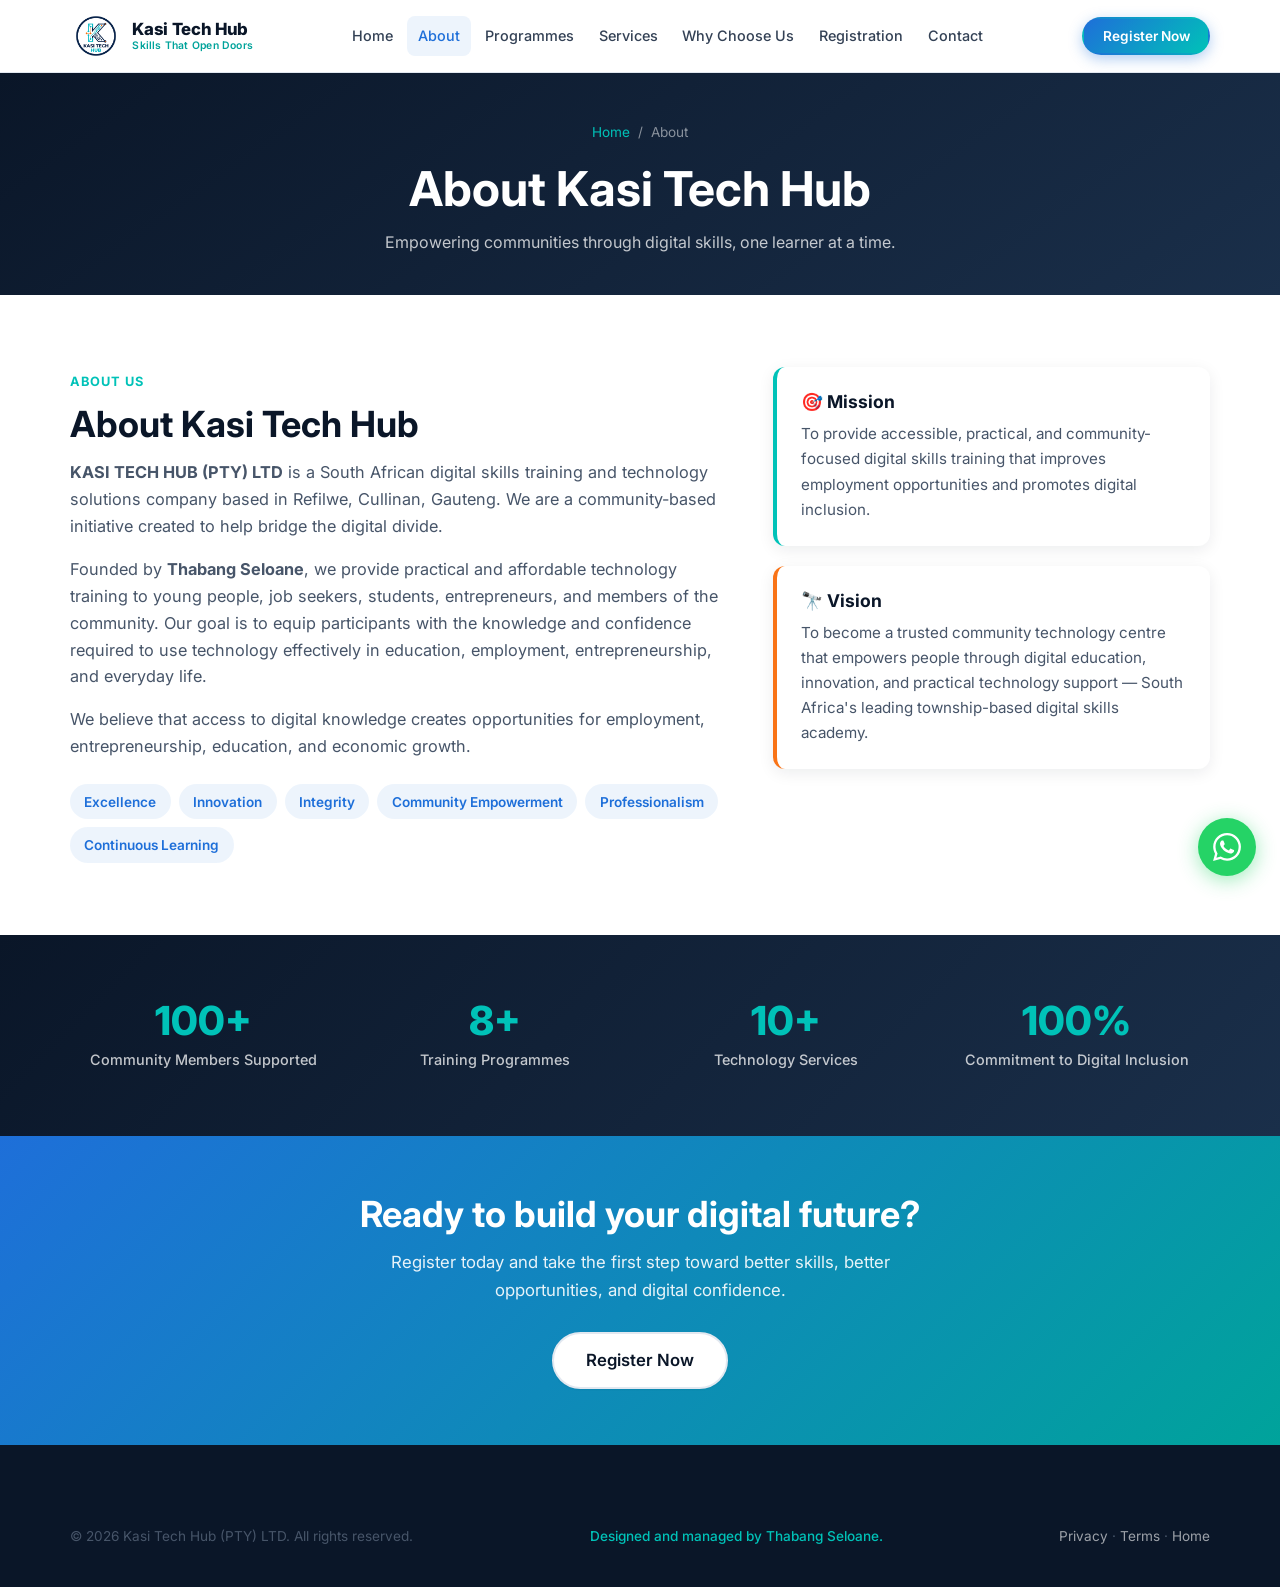
==== commit 884e4b6f: "Update about.html" ====
--- a/about.html
+++ b/about.html
@@ -15,7 +15,6 @@
   <link rel="preconnect" href="https://fonts.gstatic.com" crossorigin>
   <link href="https://fonts.googleapis.com/css2?family=Inter:wght@400;500;600;700;800&display=swap" rel="stylesheet">
   <link rel="stylesheet" href="style.css">
-  <link rel="stylesheet" href="styles.css">
 </head>
 <body>
   <a class="skip-link" href="#main">Skip to main content</a>
@@ -23,7 +22,7 @@
   <header class="site-header">
     <div class="container nav-wrapper">
       <a href="index.html" class="logo" aria-label="Kasi Tech Hub Home">
-        <img src="images/logo.png" alt="Kasi Tech Hub logo" class="logo-img" width="44" height="44">
+        <img src="logo.png" alt="Kasi Tech Hub logo" class="logo-img" width="44" height="44">
         <span class="logo-text">
           <span class="logo-name">Kasi Tech Hub</span>
           <span class="logo-tag">Skills That Open Doors</span>
@@ -154,6 +153,6 @@
     <svg width="28" height="28" viewBox="0 0 24 24" fill="currentColor" aria-hidden="true"><path d="M17.472 14.382c-.297-.149-1.758-.867-2.03-.967-.273-.099-.471-.148-.67.15-.197.297-.767.966-.94 1.164-.173.199-.347.223-.644.075-.297-.15-1.255-.463-2.39-1.475-.883-.788-1.48-1.761-1.653-2.059-.173-.297-.018-.458.13-.606.134-.133.298-.347.446-.52.149-.174.198-.298.298-.497.099-.198.05-.371-.025-.52-.075-.149-.669-1.612-.916-2.207-.242-.579-.487-.5-.669-.51-.173-.008-.371-.01-.57-.01-.198 0-.52.074-.792.372-.272.297-1.04 1.016-1.04 2.479 0 1.462 1.065 2.875 1.213 3.074.149.198 2.096 3.2 5.077 4.487.709.306 1.262.489 1.694.625.712.227 1.36.195 1.871.118.571-.085 1.758-.719 2.006-1.413.248-.694.248-1.289.173-1.413-.074-.124-.272-.198-.57-.347m-5.421 7.403h-.004a9.87 9.87 0 01-5.031-1.378l-.361-.214-3.741.982.998-3.648-.235-.374a9.86 9.86 0 01-1.51-5.26c.001-5.45 4.436-9.884 9.888-9.884 2.64 0 5.122 1.03 6.988 2.898a9.825 9.825 0 012.893 6.994c-.003 5.45-4.435 9.884-9.885 9.884m8.413-18.297A11.815 11.815 0 0012.05 0C5.495 0 .16 5.335.157 11.892c0 2.096.547 4.142 1.588 5.945L.057 24l6.305-1.654a11.882 11.882 0 005.683 1.448h.005c6.554 0 11.89-5.335 11.893-11.893a11.821 11.821 0 00-3.48-8.413z"/></svg>
   </a>
 
-  <script src="js/main.js"></script>
+  <script src="main.js"></script>
 </body>
 </html>
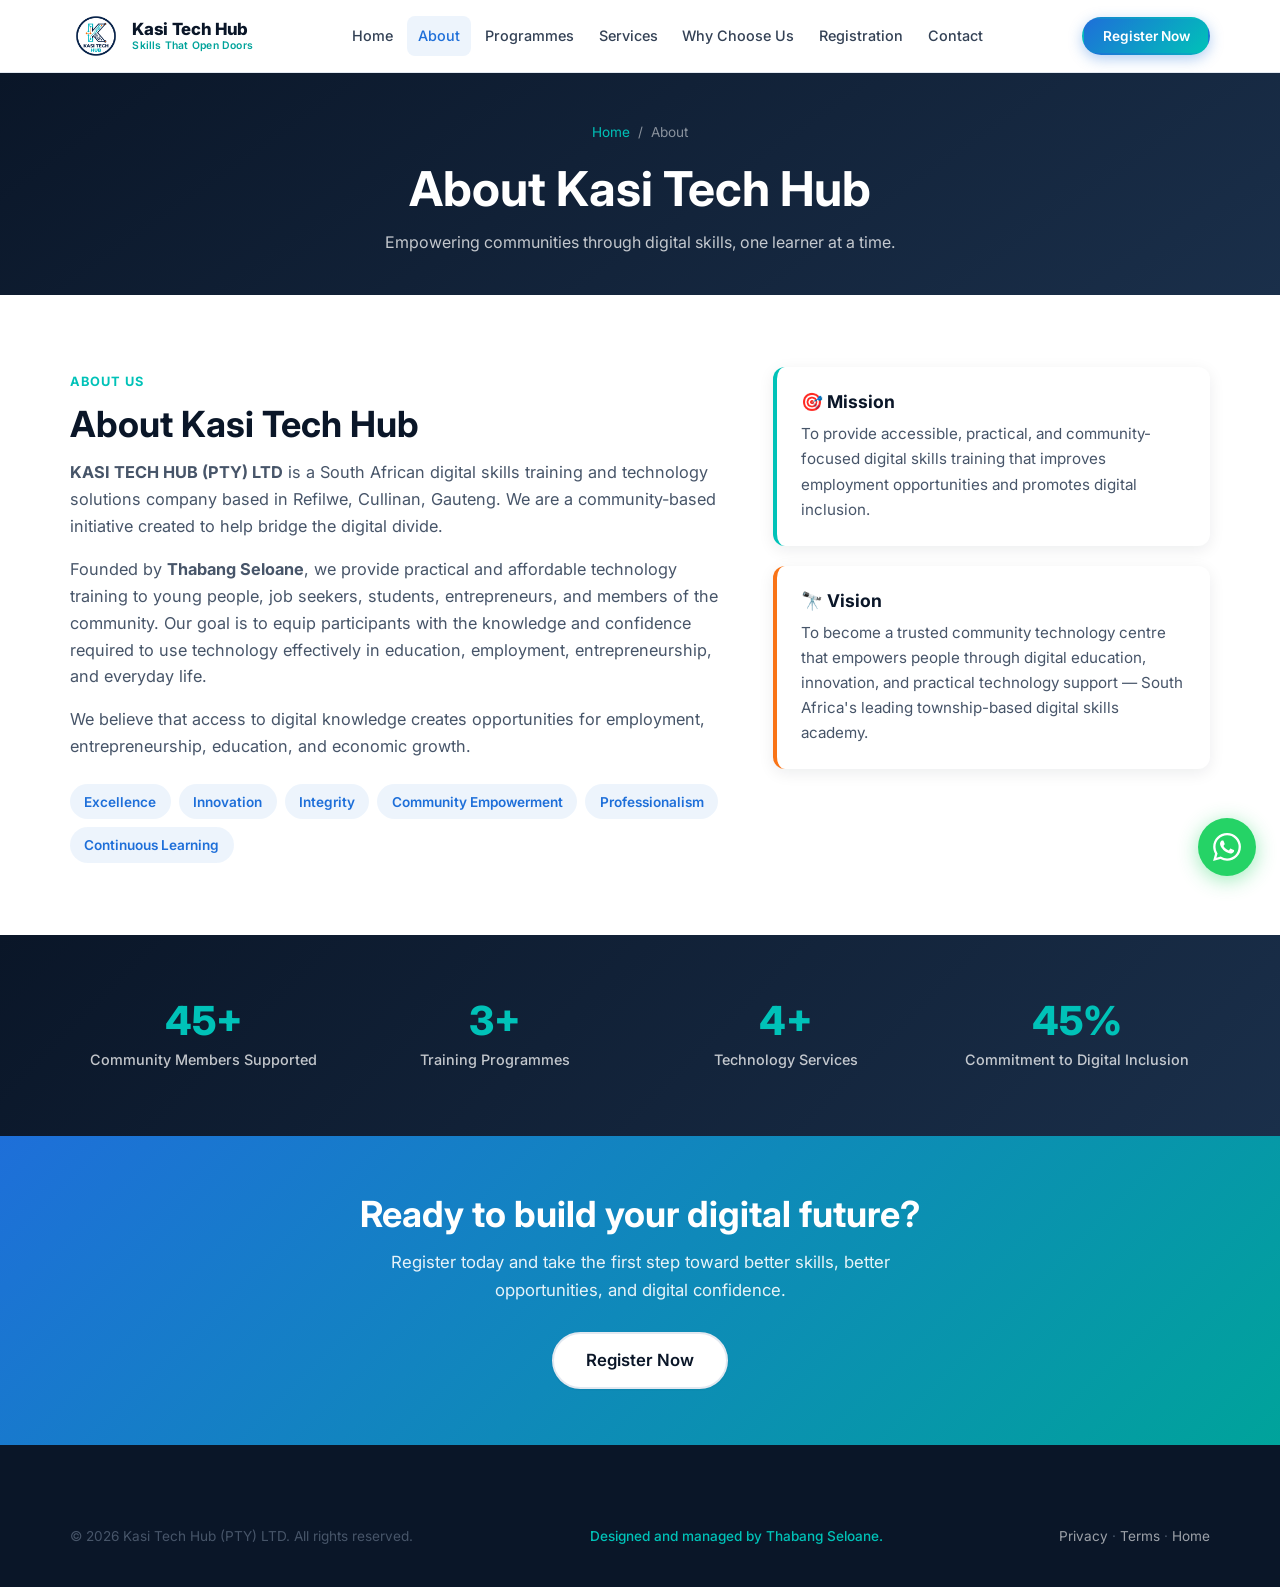
==== commit 5934d9b5: "Add files via upload" ====
--- a/about.html
+++ b/about.html
@@ -1,158 +1,234 @@
 <!DOCTYPE html>
+
 <html lang="en-ZA">
 <head>
-  <meta charset="UTF-8">
-  <meta name="viewport" content="width=device-width, initial-scale=1.0">
-  <meta name="description" content="About Kasi Tech Hub — a community-based digital skills training centre in Refilwe, Cullinan founded by Thabang Seloane.">
-  <meta name="robots" content="index, follow">
-  <link rel="canonical" href="https://thabang97seloane.github.io/KASI-TECH-HUB/about.html">
-  <meta property="og:title" content="About Us | Kasi Tech Hub">
-  <meta property="og:description" content="About Kasi Tech Hub — a community-based digital skills training centre in Refilwe, Cullinan founded by Thabang Seloane.">
-  <meta property="og:url" content="https://thabang97seloane.github.io/KASI-TECH-HUB/about.html">
-  <title>About Us | Kasi Tech Hub</title>
-  <link rel="icon" href="favicon.ico" type="image/x-icon">
-  <link rel="preconnect" href="https://fonts.googleapis.com">
-  <link rel="preconnect" href="https://fonts.gstatic.com" crossorigin>
-  <link href="https://fonts.googleapis.com/css2?family=Inter:wght@400;500;600;700;800&display=swap" rel="stylesheet">
-  <link rel="stylesheet" href="style.css">
-</head>
+<meta charset="utf-8"/>
+<meta content="width=device-width, initial-scale=1.0" name="viewport"/>
+
+
+
+
+
+
+
+<link href="favicon.ico" rel="icon" type="image/x-icon"/>
+<link href="https://fonts.googleapis.com" rel="preconnect"/>
+<link crossorigin="" href="https://fonts.gstatic.com" rel="preconnect"/>
+<link href="https://fonts.googleapis.com/css2?family=Inter:wght@400;500;600;700;800&amp;display=swap" rel="stylesheet"/>
+<link href="style.css" rel="stylesheet"/>
+<title>About Kasi Tech Hub | Digital Empowerment in Refilwe</title><meta content="Learn about Kasi Tech Hub, a community-based digital skills and technology centre founded by Thabang Seloane in Refilwe, Cullinan." name="description"/><meta content="about Kasi Tech Hub, Thabang Seloane, township technology hub, digital inclusion Refilwe, community computer centre Cullinan" name="keywords"/><meta content="Kasi Tech Hub (PTY) LTD" name="author"/><meta content="index, follow, max-image-preview:large, max-snippet:-1, max-video-preview:-1" name="robots"/><meta content="index, follow, max-image-preview:large, max-snippet:-1, max-video-preview:-1" name="googlebot"/><meta content="index, follow, max-image-preview:large, max-snippet:-1, max-video-preview:-1" name="bingbot"/><meta content="#0b4f9c" name="theme-color"/><meta content="ZA-GP" name="geo.region"/><meta content="Refilwe, Cullinan" name="geo.placename"/><meta content="-25.6700, 28.5200" name="ICBM"/><link href="https://kasitechhub.co.za/about.html" rel="canonical"/><link href="https://kasitechhub.co.za/about.html" hreflang="en-ZA" rel="alternate"/><link href="https://kasitechhub.co.za/about.html" hreflang="x-default" rel="alternate"/><meta content="website" property="og:type"/><meta content="en_ZA" property="og:locale"/><meta content="Kasi Tech Hub (PTY) LTD" property="og:site_name"/><meta content="About Kasi Tech Hub | Digital Empowerment in Refilwe" property="og:title"/><meta content="Learn about Kasi Tech Hub, a community-based digital skills and technology centre founded by Thabang Seloane in Refilwe, Cullinan." property="og:description"/><meta content="https://kasitechhub.co.za/about.html" property="og:url"/><meta content="https://kasitechhub.co.za/hero-image.jpg" property="og:image"/><meta content="Kasi Tech Hub digital skills training in Refilwe, Cullinan" property="og:image:alt"/><meta content="summary_large_image" name="twitter:card"/><meta content="About Kasi Tech Hub | Digital Empowerment in Refilwe" name="twitter:title"/><meta content="Learn about Kasi Tech Hub, a community-based digital skills and technology centre founded by Thabang Seloane in Refilwe, Cullinan." name="twitter:description"/><meta content="https://kasitechhub.co.za/hero-image.jpg" name="twitter:image"/><script type="application/ld+json">{
+  "@context": "https://schema.org",
+  "@graph": [
+    {
+      "@context": "https://schema.org",
+      "@type": [
+        "EducationalOrganization",
+        "LocalBusiness"
+      ],
+      "@id": "https://kasitechhub.co.za/#organization",
+      "name": "Kasi Tech Hub (PTY) LTD",
+      "alternateName": "Kasi Tech Hub",
+      "url": "https://kasitechhub.co.za",
+      "logo": "https://kasitechhub.co.za/logo.png",
+      "image": "https://kasitechhub.co.za/hero-image.jpg",
+      "description": "Community-based digital skills training and technology solutions company in Refilwe, Cullinan.",
+      "telephone": "+27799491794",
+      "email": "thabangseloane97@gmail.com",
+      "founder": {
+        "@type": "Person",
+        "name": "Thabang Seloane"
+      },
+      "address": {
+        "@type": "PostalAddress",
+        "streetAddress": "1609 10th Street",
+        "addressLocality": "Refilwe",
+        "addressRegion": "Gauteng",
+        "postalCode": "1003",
+        "addressCountry": "ZA"
+      },
+      "areaServed": [
+        "Refilwe",
+        "Cullinan",
+        "Pretoria",
+        "Gauteng",
+        "South Africa"
+      ],
+      "slogan": "Skills That Open Doors",
+      "priceRange": "R"
+    },
+    {
+      "@context": "https://schema.org",
+      "@type": "WebSite",
+      "@id": "https://kasitechhub.co.za/#website",
+      "url": "https://kasitechhub.co.za",
+      "name": "Kasi Tech Hub (PTY) LTD",
+      "publisher": {
+        "@id": "https://kasitechhub.co.za/#organization"
+      },
+      "inLanguage": "en-ZA"
+    },
+    {
+      "@context": "https://schema.org",
+      "@type": "AboutPage",
+      "@id": "https://kasitechhub.co.za/about.html#webpage",
+      "url": "https://kasitechhub.co.za/about.html",
+      "name": "About Kasi Tech Hub | Digital Empowerment in Refilwe",
+      "description": "Learn about Kasi Tech Hub, a community-based digital skills and technology centre founded by Thabang Seloane in Refilwe, Cullinan.",
+      "isPartOf": {
+        "@id": "https://kasitechhub.co.za/#website"
+      },
+      "about": {
+        "@id": "https://kasitechhub.co.za/#organization"
+      },
+      "inLanguage": "en-ZA"
+    },
+    {
+      "@context": "https://schema.org",
+      "@type": "BreadcrumbList",
+      "itemListElement": [
+        {
+          "@type": "ListItem",
+          "position": 1,
+          "name": "Home",
+          "item": "https://kasitechhub.co.za/"
+        },
+        {
+          "@type": "ListItem",
+          "position": 2,
+          "name": "About",
+          "item": "https://kasitechhub.co.za/about.html"
+        }
+      ]
+    }
+  ]
+}</script></head>
 <body>
-  <a class="skip-link" href="#main">Skip to main content</a>
-
-  <header class="site-header">
-    <div class="container nav-wrapper">
-      <a href="index.html" class="logo" aria-label="Kasi Tech Hub Home">
-        <img src="logo.png" alt="Kasi Tech Hub logo" class="logo-img" width="44" height="44">
-        <span class="logo-text">
-          <span class="logo-name">Kasi Tech Hub</span>
-          <span class="logo-tag">Skills That Open Doors</span>
-        </span>
-      </a>
-      <nav class="nav-menu" aria-label="Primary">
-        <a href="index.html">Home</a>
-        <a href="about.html" class="active">About</a>
-        <a href="programmes.html">Programmes</a>
-        <a href="services.html">Services</a>
-        <a href="why-us.html">Why Choose Us</a>
-        <a href="registration.html">Registration</a>
-        <a href="contact.html">Contact</a>
-      </nav>
-      <a href="registration.html" class="btn btn-primary btn-sm nav-cta">Register Now</a>
-      <button class="hamburger" type="button" aria-label="Open menu" aria-expanded="false" aria-controls="mobile-nav">
-        <span></span><span></span><span></span>
-      </button>
-    </div>
-    <nav class="mobile-nav" id="mobile-nav" aria-label="Mobile">
-        <a href="index.html">Home</a>
-        <a href="about.html" class="active">About</a>
-        <a href="programmes.html">Programmes</a>
-        <a href="services.html">Services</a>
-        <a href="why-us.html">Why Choose Us</a>
-        <a href="registration.html">Registration</a>
-        <a href="contact.html">Contact</a>
-      <a href="registration.html" class="btn btn-primary">Register Now</a>
-    </nav>
-  </header>
-
-  <main id="main">
-    <section class="page-hero">
-      <div class="container">
-        <div class="breadcrumb">
-          <a href="index.html">Home</a>
-          <span>/</span>
-          <span>About</span>
-        </div>
-        <h1>About Kasi Tech Hub</h1>
-        <p>Empowering communities through digital skills, one learner at a time.</p>
-      </div>
-    </section>
-
-    <section class="section">
-      <div class="container">
-        <div class="about-grid">
-          <div class="about-content fade-up">
-            <span class="section-label">About Us</span>
-            <h2 class="section-title">About Kasi Tech Hub</h2>
-            <p>
-              <strong>KASI TECH HUB (PTY) LTD</strong> is a South African digital skills training and technology solutions company based in Refilwe, Cullinan, Gauteng. We are a community-based initiative created to help bridge the digital divide.
+<header class="site-header">
+<div class="container nav-wrapper">
+<a aria-label="Kasi Tech Hub Home" class="logo" href="index.html">
+<img alt="Kasi Tech Hub logo" class="logo-img" decoding="async" height="44" loading="lazy" src="logo.png" width="44"/>
+<span class="logo-text">
+<span class="logo-name">Kasi Tech Hub</span>
+<span class="logo-tag">Skills That Open Doors</span>
+</span>
+</a>
+<nav aria-label="Primary" class="nav-menu">
+<a href="index.html">Home</a>
+<a class="active" href="about.html">About</a>
+<a href="programmes.html">Programmes</a>
+<a href="services.html">Services</a>
+<a href="why-us.html">Why Choose Us</a>
+<a href="registration.html">Registration</a>
+<a href="contact.html">Contact</a>
+</nav>
+<a class="btn btn-primary btn-sm nav-cta" href="registration.html">Register Now</a>
+<button aria-controls="mobile-nav" aria-expanded="false" aria-label="Open menu" class="hamburger" type="button">
+<span></span><span></span><span></span>
+</button>
+</div>
+<nav aria-label="Mobile" class="mobile-nav" id="mobile-nav">
+<a href="index.html">Home</a>
+<a class="active" href="about.html">About</a>
+<a href="programmes.html">Programmes</a>
+<a href="services.html">Services</a>
+<a href="why-us.html">Why Choose Us</a>
+<a href="registration.html">Registration</a>
+<a href="contact.html">Contact</a>
+<a class="btn btn-primary" href="registration.html">Register Now</a>
+</nav>
+</header>
+<main id="main">
+<section class="page-hero">
+<div class="container">
+<div class="breadcrumb">
+<a href="index.html">Home</a>
+<span>/</span>
+<span>About</span>
+</div>
+<h1>About Kasi Tech Hub</h1>
+<p>Empowering communities through digital skills, one learner at a time.</p>
+</div>
+</section>
+<section class="section">
+<div class="container">
+<div class="about-grid">
+<div class="about-content fade-up">
+<span class="section-label">About Us</span>
+<h2 class="section-title">About Kasi Tech Hub</h2>
+<p>
+<strong>KASI TECH HUB (PTY) LTD</strong> is a South African digital skills training and technology solutions company based in Refilwe, Cullinan, Gauteng. We are a community-based initiative created to help bridge the digital divide.
             </p>
-            <p>
+<p>
               Founded by <strong>Thabang Seloane</strong>, we provide practical and affordable technology training to young people, job seekers, students, entrepreneurs, and members of the community. Our goal is to equip participants with the knowledge and confidence required to use technology effectively in education, employment, entrepreneurship, and everyday life.
             </p>
-            <p>
+<p>
               We believe that access to digital knowledge creates opportunities for employment, entrepreneurship, education, and economic growth.
             </p>
-            <div class="values-list">
-              <span class="value-tag">Excellence</span>
-              <span class="value-tag">Innovation</span>
-              <span class="value-tag">Integrity</span>
-              <span class="value-tag">Community Empowerment</span>
-              <span class="value-tag">Professionalism</span>
-              <span class="value-tag">Continuous Learning</span>
-            </div>
-          </div>
-          <div class="mv-cards fade-up">
-            <div class="mv-card">
-              <h3>🎯 Mission</h3>
-              <p>To provide accessible, practical, and community-focused digital skills training that improves employment opportunities and promotes digital inclusion.</p>
-            </div>
-            <div class="mv-card vision">
-              <h3>🔭 Vision</h3>
-              <p>To become a trusted community technology centre that empowers people through digital education, innovation, and practical technology support — South Africa's leading township-based digital skills academy.</p>
-            </div>
-          </div>
-        </div>
-      </div>
-    </section>
-
-    <section class="stats-bar" aria-label="Key statistics">
-      <div class="container">
-        <div class="stats-grid">
-          <div class="stat-item fade-up">
-            <div class="stat-number" data-target="100">100+</div>
-            <div class="stat-label">Community Members Supported</div>
-          </div>
-          <div class="stat-item fade-up">
-            <div class="stat-number">8+</div>
-            <div class="stat-label">Training Programmes</div>
-          </div>
-          <div class="stat-item fade-up">
-            <div class="stat-number">10+</div>
-            <div class="stat-label">Technology Services</div>
-          </div>
-          <div class="stat-item fade-up">
-            <div class="stat-number">100%</div>
-            <div class="stat-label">Commitment to Digital Inclusion</div>
-          </div>
-        </div>
-      </div>
-    </section>
-
-    <section class="cta-banner">
-      <div class="container">
-        <h2>Ready to build your digital future?</h2>
-        <p>Register today and take the first step toward better skills, better opportunities, and digital confidence.</p>
-        <a href="registration.html" class="btn btn-secondary btn-lg">Register Now</a>
-      </div>
-    </section>
-  </main>
-
-  <footer class="site-footer">
-    <div class="container">
-      <div class="footer-bottom" style="border:none;padding:1.5rem 0;">
-        <p>© <span data-year>2026</span> Kasi Tech Hub (PTY) LTD. All rights reserved.</p>
-        <p class="footer-credit">Designed and managed by Thabang Seloane.</p>
-        <p><a href="privacy.html">Privacy</a> · <a href="terms.html">Terms</a> · <a href="index.html">Home</a></p>
-      </div>
-    </div>
-  </footer>
-
-  <a class="whatsapp-float"
-     href="https://wa.me/27799491794?text=Hello%20Kasi%20Tech%20Hub.%20I%20would%20like%20more%20information%20about%20your%20training%20programmes."
-     target="_blank" rel="noopener noreferrer" aria-label="Chat on WhatsApp">
-    <svg width="28" height="28" viewBox="0 0 24 24" fill="currentColor" aria-hidden="true"><path d="M17.472 14.382c-.297-.149-1.758-.867-2.03-.967-.273-.099-.471-.148-.67.15-.197.297-.767.966-.94 1.164-.173.199-.347.223-.644.075-.297-.15-1.255-.463-2.39-1.475-.883-.788-1.48-1.761-1.653-2.059-.173-.297-.018-.458.13-.606.134-.133.298-.347.446-.52.149-.174.198-.298.298-.497.099-.198.05-.371-.025-.52-.075-.149-.669-1.612-.916-2.207-.242-.579-.487-.5-.669-.51-.173-.008-.371-.01-.57-.01-.198 0-.52.074-.792.372-.272.297-1.04 1.016-1.04 2.479 0 1.462 1.065 2.875 1.213 3.074.149.198 2.096 3.2 5.077 4.487.709.306 1.262.489 1.694.625.712.227 1.36.195 1.871.118.571-.085 1.758-.719 2.006-1.413.248-.694.248-1.289.173-1.413-.074-.124-.272-.198-.57-.347m-5.421 7.403h-.004a9.87 9.87 0 01-5.031-1.378l-.361-.214-3.741.982.998-3.648-.235-.374a9.86 9.86 0 01-1.51-5.26c.001-5.45 4.436-9.884 9.888-9.884 2.64 0 5.122 1.03 6.988 2.898a9.825 9.825 0 012.893 6.994c-.003 5.45-4.435 9.884-9.885 9.884m8.413-18.297A11.815 11.815 0 0012.05 0C5.495 0 .16 5.335.157 11.892c0 2.096.547 4.142 1.588 5.945L.057 24l6.305-1.654a11.882 11.882 0 005.683 1.448h.005c6.554 0 11.89-5.335 11.893-11.893a11.821 11.821 0 00-3.48-8.413z"/></svg>
-  </a>
-
-  <script src="main.js"></script>
+<div class="values-list">
+<span class="value-tag">Excellence</span>
+<span class="value-tag">Innovation</span>
+<span class="value-tag">Integrity</span>
+<span class="value-tag">Community Empowerment</span>
+<span class="value-tag">Professionalism</span>
+<span class="value-tag">Continuous Learning</span>
+</div>
+</div>
+<div class="mv-cards fade-up">
+<div class="mv-card">
+<h3>🎯 Mission</h3>
+<p>To provide accessible, practical, and community-focused digital skills training that improves employment opportunities and promotes digital inclusion.</p>
+</div>
+<div class="mv-card vision">
+<h3>🔭 Vision</h3>
+<p>To become a trusted community technology centre that empowers people through digital education, innovation, and practical technology support — South Africa's leading township-based digital skills academy.</p>
+</div>
+</div>
+</div>
+</div>
+</section>
+<section aria-label="Key statistics" class="stats-bar">
+<div class="container">
+<div class="stats-grid">
+<div class="stat-item fade-up">
+<div class="stat-number" data-target="100">100+</div>
+<div class="stat-label">Community Members Supported</div>
+</div>
+<div class="stat-item fade-up">
+<div class="stat-number" data-target="8">8+</div>
+<div class="stat-label">Training Programmes</div>
+</div>
+<div class="stat-item fade-up">
+<div class="stat-number" data-target="10">10+</div>
+<div class="stat-label">Technology Services</div>
+</div>
+<div class="stat-item fade-up">
+<div class="stat-number" data-target="100">100%</div>
+<div class="stat-label">Commitment to Digital Inclusion</div>
+</div>
+</div>
+</div>
+</section>
+<section class="cta-banner">
+<div class="container">
+<h2>Ready to build your digital future?</h2>
+<p>Register today and take the first step toward better skills, better opportunities, and digital confidence.</p>
+<a class="btn btn-secondary btn-lg" href="registration.html">Register Now</a>
+</div>
+</section>
+</main>
+<footer class="site-footer">
+<div class="container">
+<div class="footer-bottom" style="border:none;padding:1.5rem 0;">
+<p>© <span data-year="">2026</span> Kasi Tech Hub (PTY) LTD. All rights reserved.</p>
+<p class="footer-credit">Designed and managed by Thabang Seloane.</p>
+<p><a href="privacy.html">Privacy</a> · <a href="terms.html">Terms</a> · <a href="index.html">Home</a></p>
+</div>
+</div>
+</footer>
+<a aria-label="Chat on WhatsApp" class="whatsapp-float" href="https://wa.me/27799491794?text=Hello%20Kasi%20Tech%20Hub.%20I%20would%20like%20more%20information%20about%20your%20training%20programmes." rel="noopener noreferrer" target="_blank">
+<svg aria-hidden="true" fill="currentColor" height="28" viewbox="0 0 24 24" width="28"><path d="M17.472 14.382c-.297-.149-1.758-.867-2.03-.967-.273-.099-.471-.148-.67.15-.197.297-.767.966-.94 1.164-.173.199-.347.223-.644.075-.297-.15-1.255-.463-2.39-1.475-.883-.788-1.48-1.761-1.653-2.059-.173-.297-.018-.458.13-.606.134-.133.298-.347.446-.52.149-.174.198-.298.298-.497.099-.198.05-.371-.025-.52-.075-.149-.669-1.612-.916-2.207-.242-.579-.487-.5-.669-.51-.173-.008-.371-.01-.57-.01-.198 0-.52.074-.792.372-.272.297-1.04 1.016-1.04 2.479 0 1.462 1.065 2.875 1.213 3.074.149.198 2.096 3.2 5.077 4.487.709.306 1.262.489 1.694.625.712.227 1.36.195 1.871.118.571-.085 1.758-.719 2.006-1.413.248-.694.248-1.289.173-1.413-.074-.124-.272-.198-.57-.347m-5.421 7.403h-.004a9.87 9.87 0 01-5.031-1.378l-.361-.214-3.741.982.998-3.648-.235-.374a9.86 9.86 0 01-1.51-5.26c.001-5.45 4.436-9.884 9.888-9.884 2.64 0 5.122 1.03 6.988 2.898a9.825 9.825 0 012.893 6.994c-.003 5.45-4.435 9.884-9.885 9.884m8.413-18.297A11.815 11.815 0 0012.05 0C5.495 0 .16 5.335.157 11.892c0 2.096.547 4.142 1.588 5.945L.057 24l6.305-1.654a11.882 11.882 0 005.683 1.448h.005c6.554 0 11.89-5.335 11.893-11.893a11.821 11.821 0 00-3.48-8.413z"></path></svg>
+</a>
+<script src="main.js"></script>
+<script src="about.js"></script>
 </body>
 </html>
